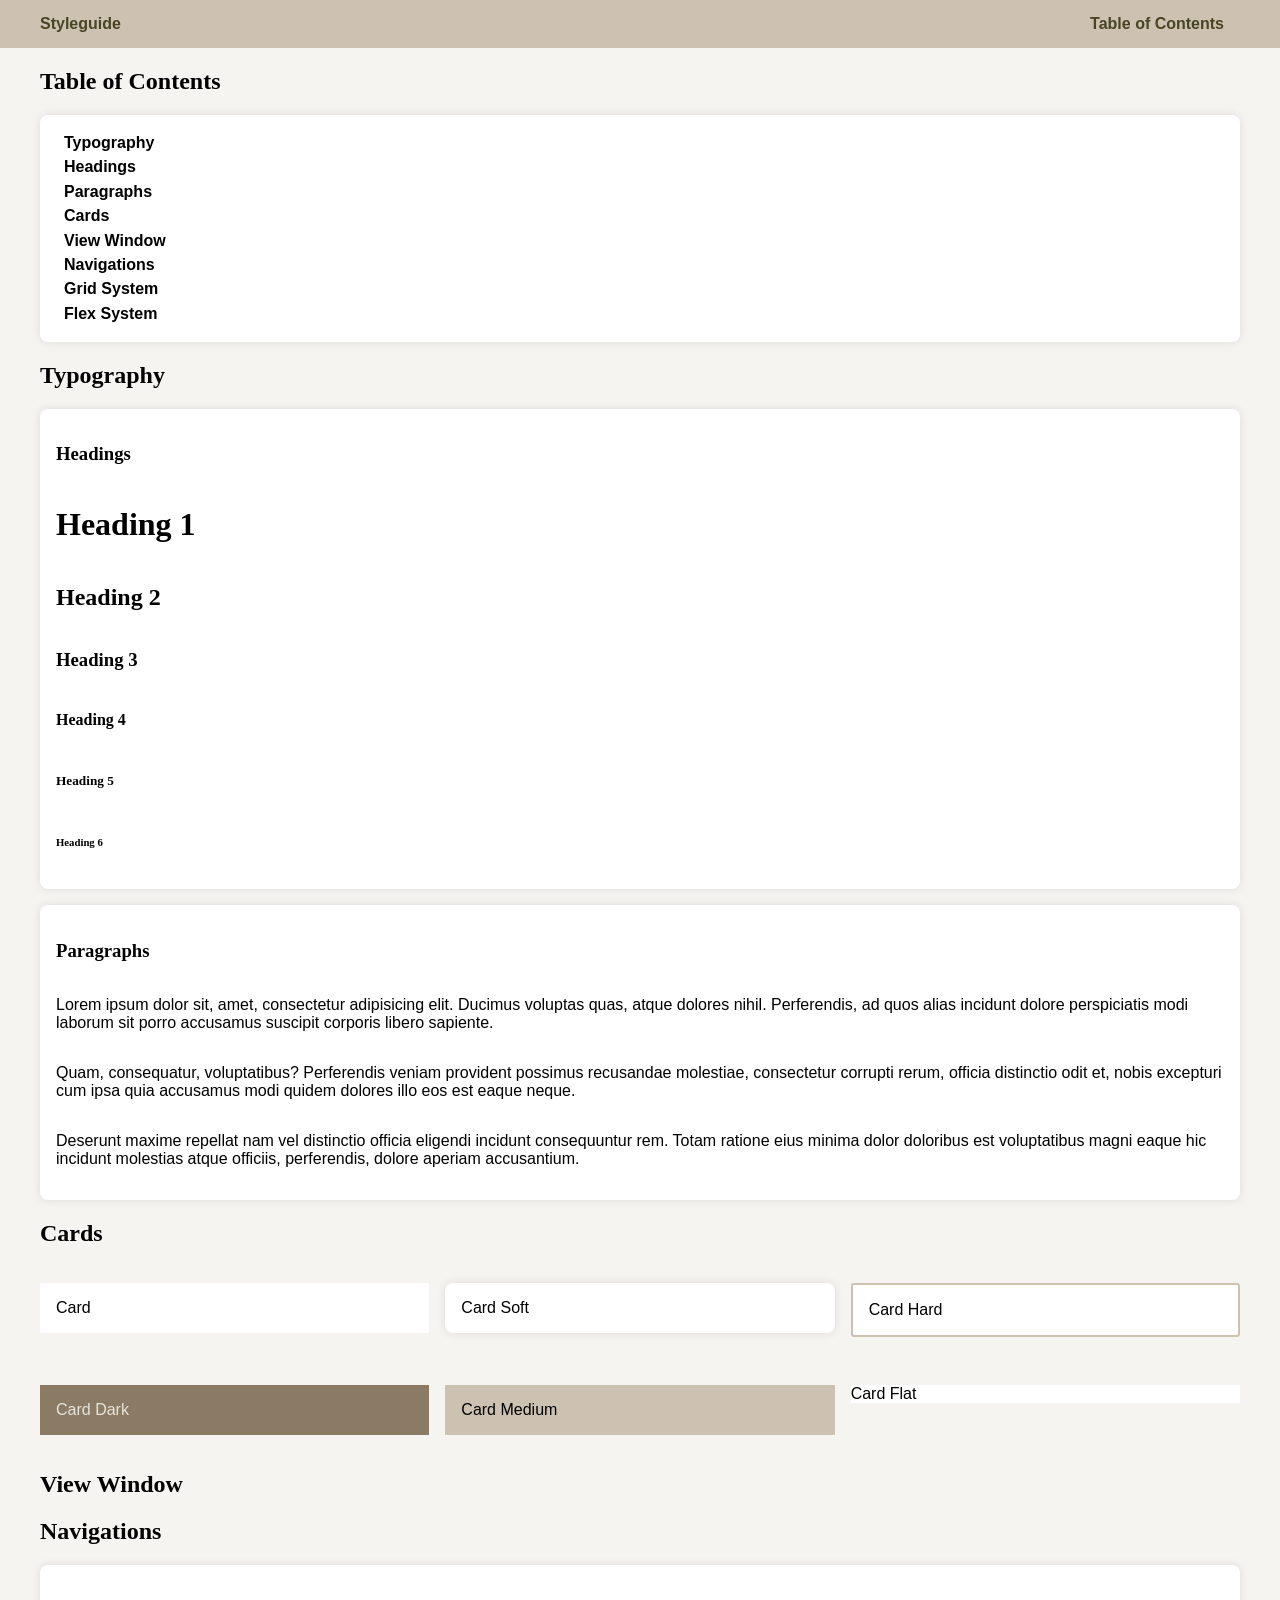
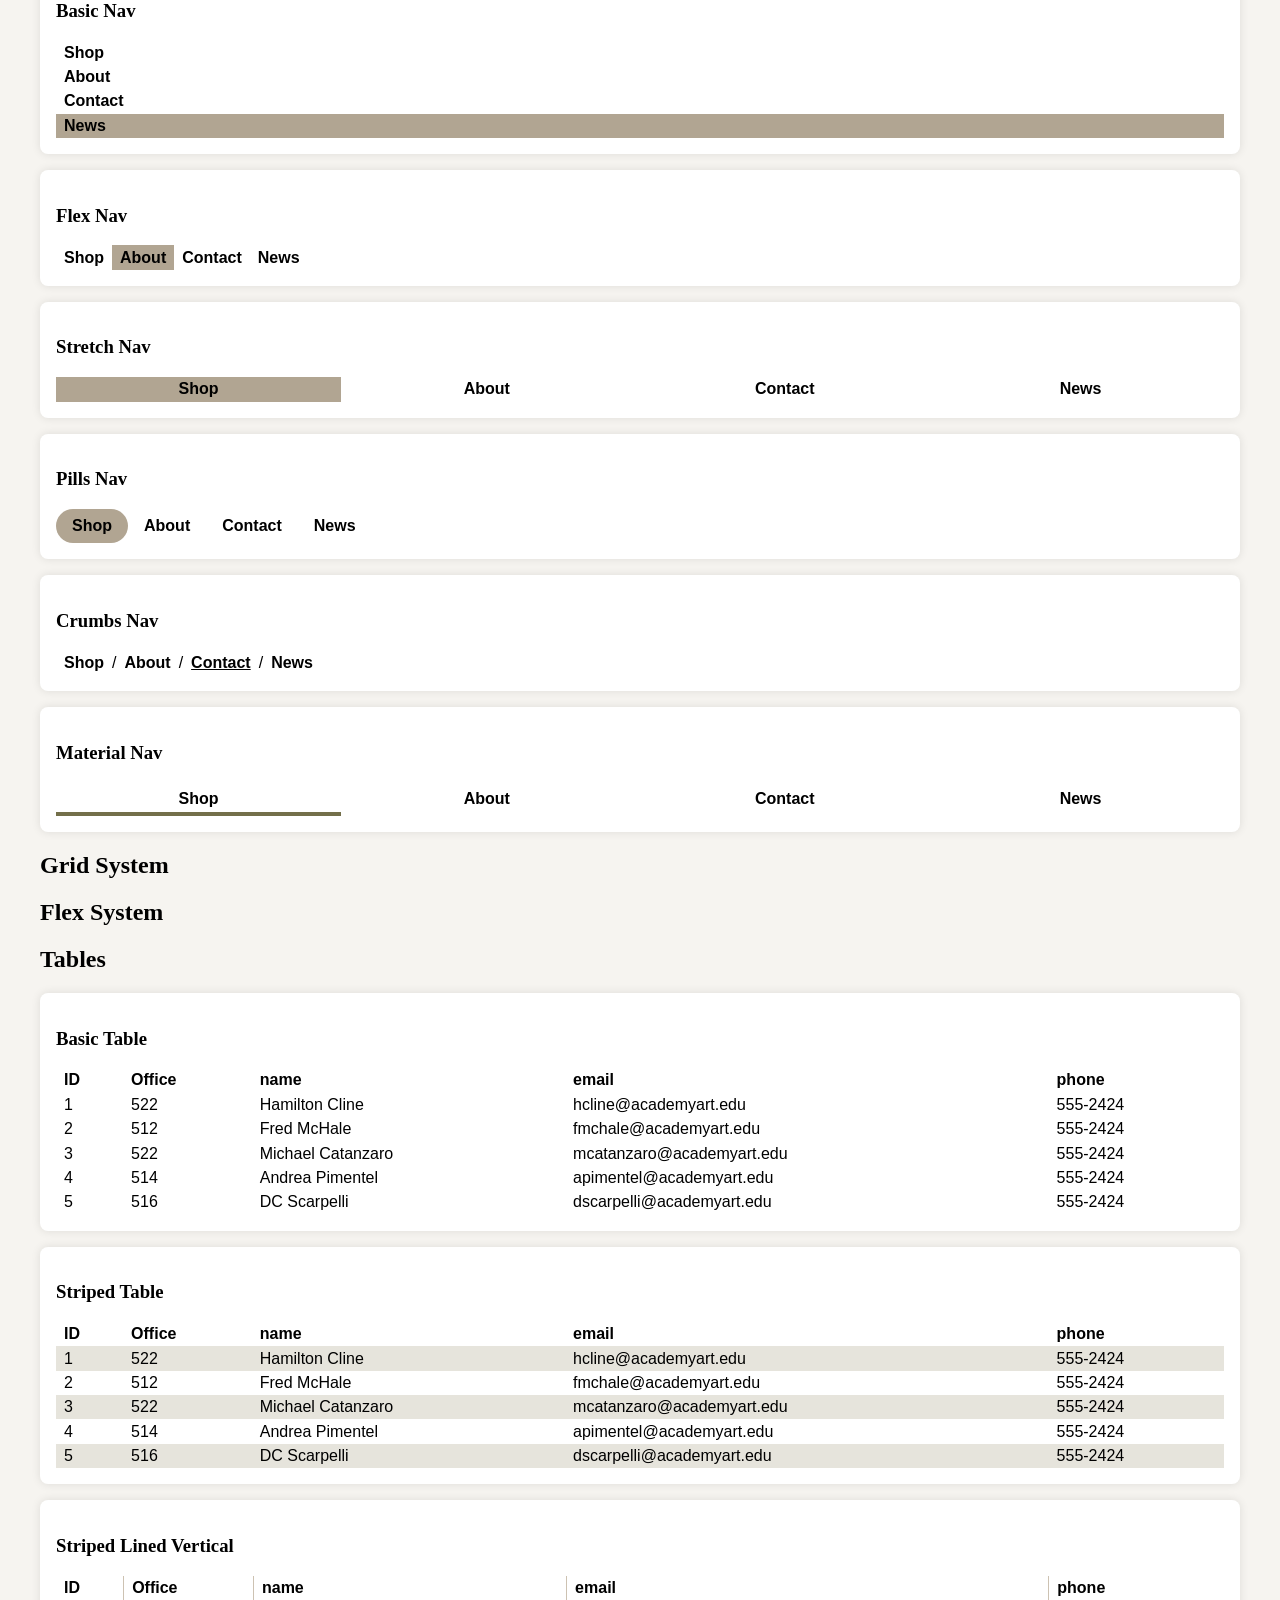
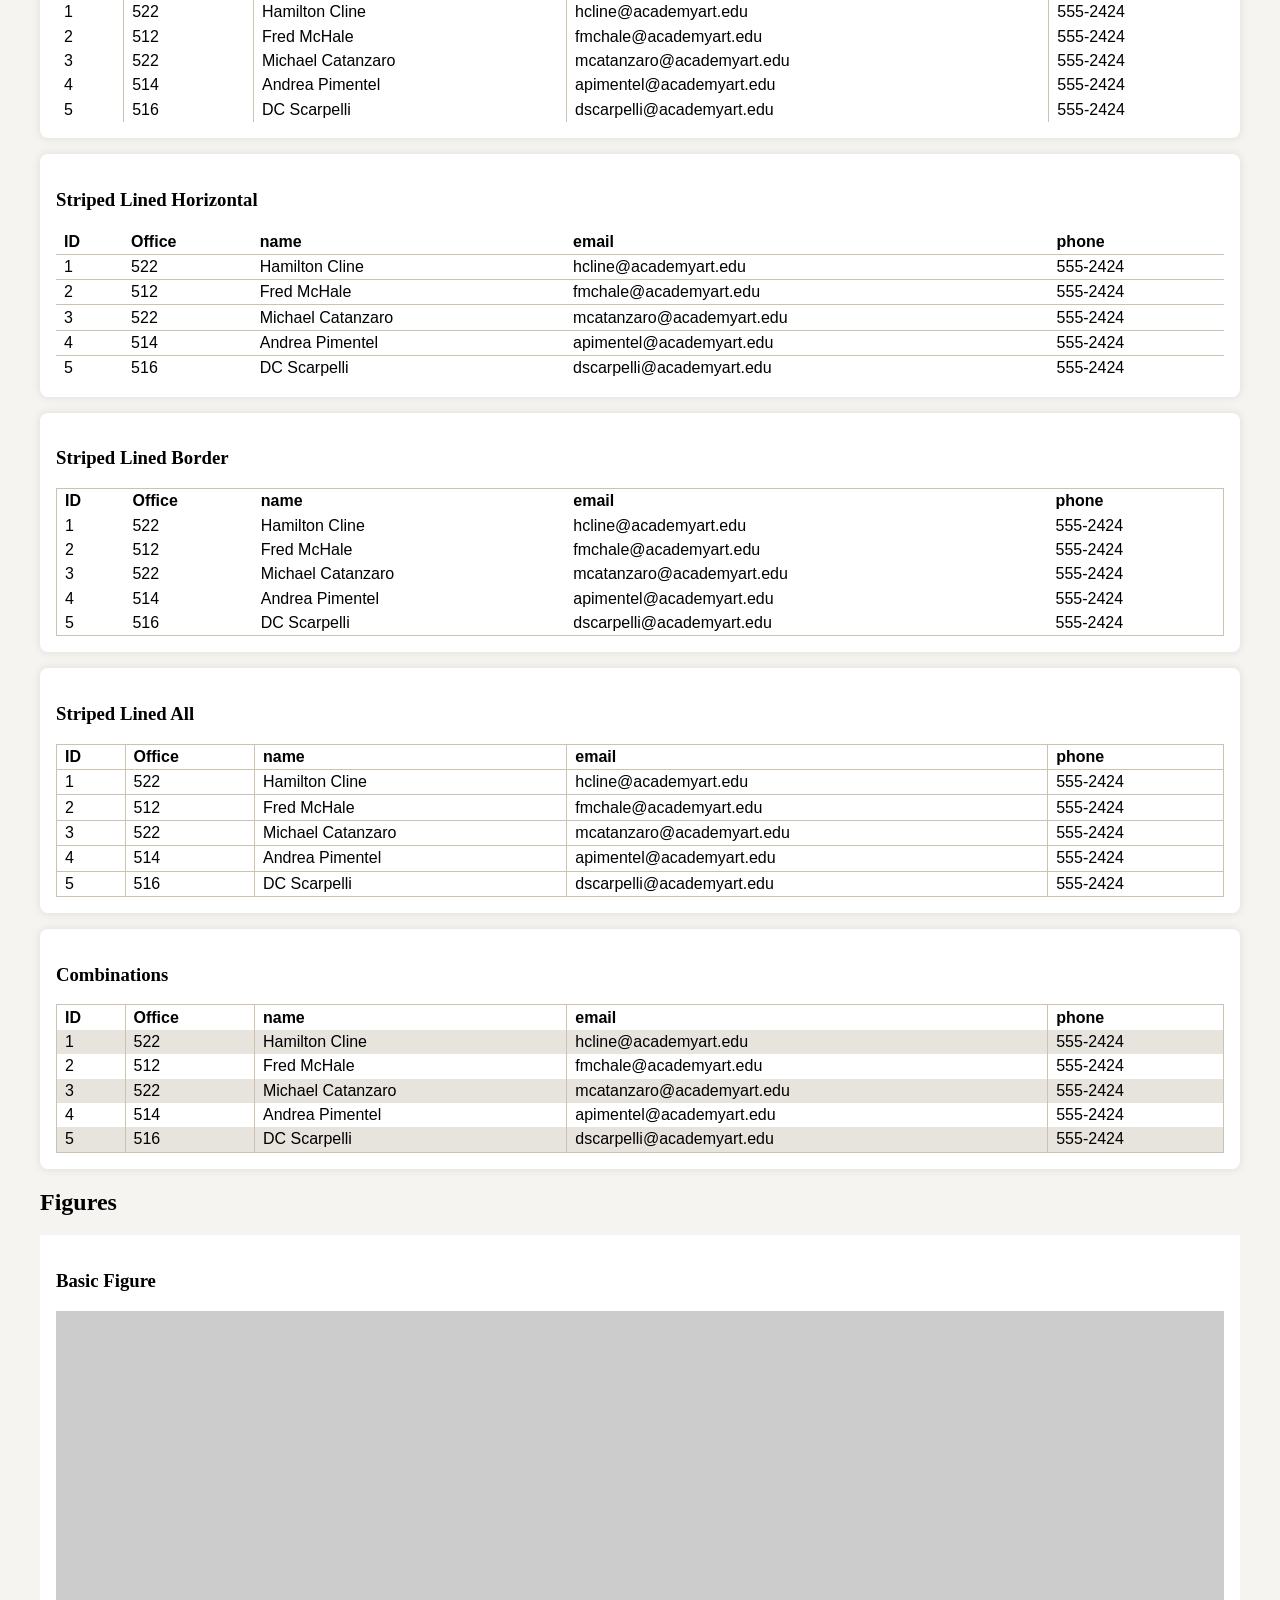
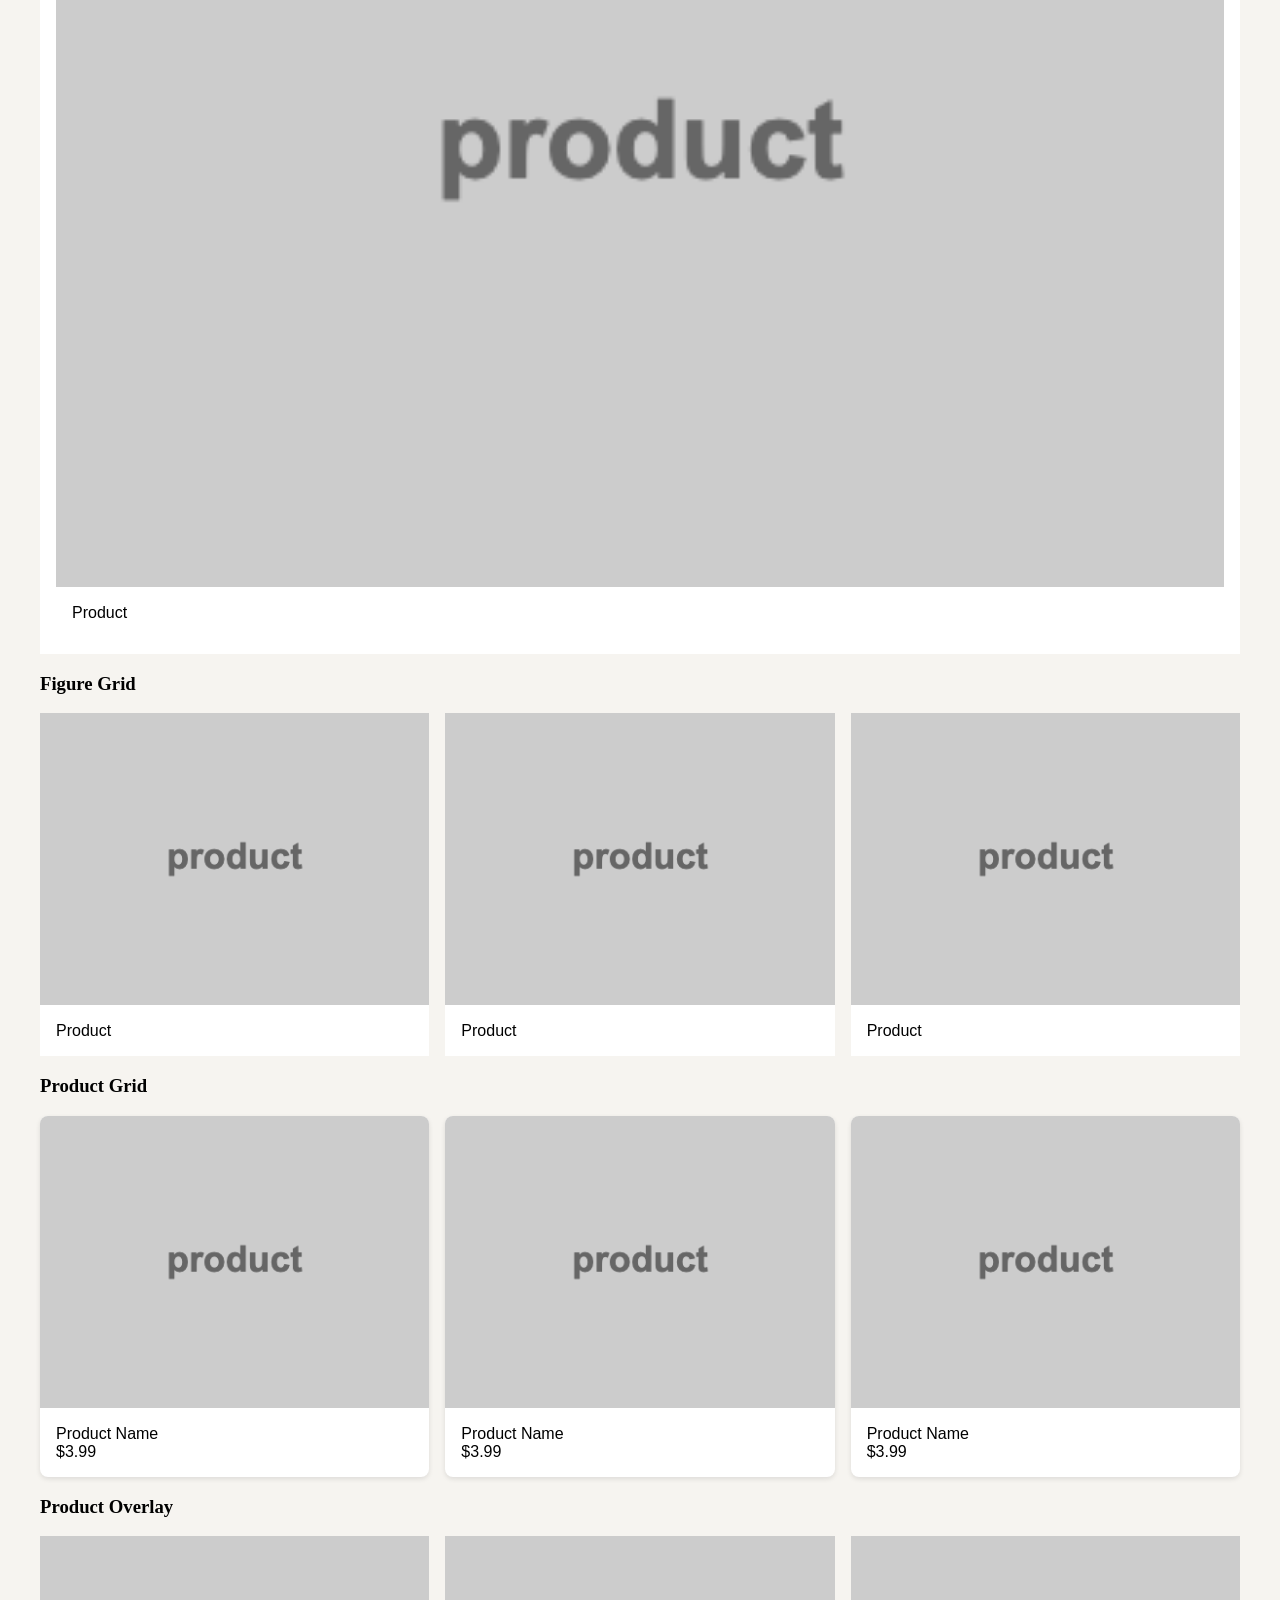
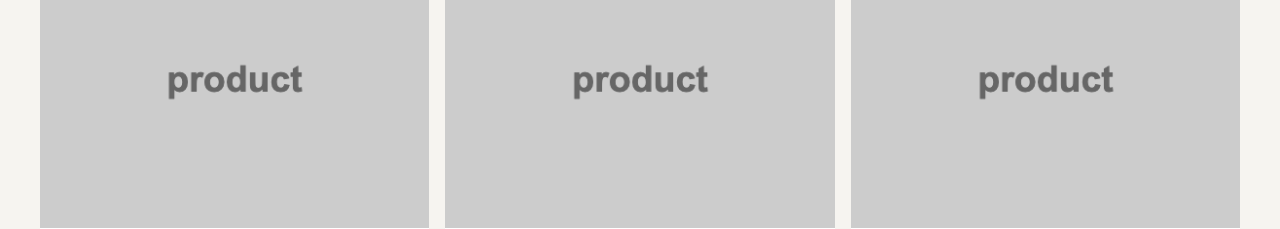
==== athenasite/public_html/aau/wnm608/chiu.athena/styleguide/index.html @ 52f3822c "update" ====
<!DOCTYPE html>
<html lang="en">
<head>
	<meta charset="UTF-8">
	<meta name="viewport" content="width=device-width, initial-scale=1.0">
	<title>CSS Styleguide</title>


	<link rel="stylesheet" href="../lib/css/styleguide.css">
	<link rel="stylesheet" href="../css/storetheme.css">

	<script src="https://code.jquery.com/jquery-3.2.1.min.js"></script>
</head>
<body>

	<header class="navbar">
		<div class="container display-flex">
			<div class="flex-none">
				<h1>Styleguide</h1>
			</div>
			<div class="flex-stretch"></div>

			<nav class="flex-none nav">
				<ul class="container display-flex">
					<li><a href="#tableofcontents">Table of Contents</a></li>
				</ul>
			</nav>
		</div>
	</header>

	<div class="container" id="tableofcontents">
		<h2>Table of Contents</h2>
		<div class="card soft">
			<nav class="nav">
				<ul>
					<li><a href="#typography">Typography</a></li>
					<ul>
						<li><a href="#headings">Headings</a></li>
						<li><a href="#paragraphs">Paragraphs</a></li>
					</ul>
					<li><a href="#cards">Cards</a></li>
					<li><a href="#viewwindow">View Window</a></li>
					<li><a href="#navigations">Navigations</a></li>
					<li><a href="#gridsystem">Grid System</a></li>
					<li><a href="#flexsystem">Flex System</a></li>
				</ul>
			</nav>
		</div>
	</div>

	<div class="container" id="typography">
		<h2>Typography</h2>

		<div class="card soft" id="headings">
			<h3>Headings</h3>
			<h1>Heading 1</h1>
			<h2>Heading 2</h2>
			<h3>Heading 3</h3>
			<h4>Heading 4</h4>
			<h5>Heading 5</h5>
			<h6>Heading 6</h6>
		</div>
		
		<div class="card soft" id="paragraphs">
			<h3>Paragraphs</h3>
			<p>Lorem ipsum dolor sit, amet, consectetur adipisicing elit. Ducimus voluptas quas, atque dolores nihil. Perferendis, ad quos alias incidunt dolore perspiciatis modi laborum sit porro accusamus suscipit corporis libero sapiente.</p>
			<p>Quam, consequatur, voluptatibus? Perferendis veniam provident possimus recusandae molestiae, consectetur corrupti rerum, officia distinctio odit et, nobis excepturi cum ipsa quia accusamus modi quidem dolores illo eos est eaque neque.</p>
			<p>Deserunt maxime repellat nam vel distinctio officia eligendi incidunt consequuntur rem. Totam ratione eius minima dolor doloribus est voluptatibus magni eaque hic incidunt molestias atque officiis, perferendis, dolore aperiam accusantium.</p>
		</div>
	</div>



	<div class="container">
		<h2>Cards</h2>

		<div class="grid gap">
			<div class="col-xs-12 col-md-4">
				<div class="card">Card</div>
			</div>
			<div class="col-xs-12 col-md-4">
				<div class="card soft">Card Soft</div>
			</div>
			<div class="col-xs-12 col-md-4">
				<div class="card hard">Card Hard</div>
			</div>
			<div class="col-xs-12 col-md-4">
				<div class="card dark">Card Dark</div>
			</div>
			<div class="col-xs-12 col-md-4">
				<div class="card medium">Card Medium</div>
			</div>
			<div class="col-xs-12 col-md-4">
				<div class="card flat">Card Flat</div>
			</div>
		</div>
	</div>



	<div class="container">
		<h2>View Window</h2>
	</div>

	<div class="container" id="navigations">
		<h2>Navigations</h2>

			<script>
		const makeNav = (classes='') => {
			const links = ['Shop','About','Contact','News'];
			let ran = Math.floor(Math.random()*links.length); 
			document.write(`
				<div>
					<nav class="${classes}">
						<ul>
							${links.reduce((r,o,i)=>{
								return r+`<li class="${ran==i?'active':''}"><a href="#">${o}</a></li>`;
							},'')}
						</ul>
					</nav>
				</div>
			`);
		}
	</script>

		<div class="card soft">
			<h3>Basic Nav</h3>

			<script>makeNav('nav')</script>
	</div>

	<div class="card soft">
			<h3>Flex Nav</h3>

			<script>makeNav('nav nav-flex')</script>
	</div>

	<div class="card soft">
			<h3>Stretch Nav</h3>

			<script>makeNav('nav nav-stretch')</script>
	</div>


	<div class="card soft">
			<h3>Pills Nav</h3>

			<script>makeNav('nav nav-pills')</script>
	</div>

	<div class="card soft">
			<h3>Crumbs Nav</h3>

			<script>makeNav('nav nav-crumbs')</script>
	</div>

	<div class="card soft">
			<h3>Material Nav</h3>

			<script>makeNav('nav nav-material')</script>
	</div>

	<script>
		$("#navigations a").on("click", function(e) {
			e.preventDefault();
			$(this).closest("li").addClass("active")
			.siblings().removeClass("active");
		})
	</script>
</div>

	<div class="container">
		<h2>Grid System</h2>
	</div>

	<div class="container">
		<h2>Flex System</h2>
	</div>

	<script>
	const makeTable = (classes='') => {
		const head = ['ID','Office','name','email','phone'];
		const body = [
			['522',"Hamilton Cline", 'hcline@academyart.edu','555-2424'],
			['512',"Fred McHale", 'fmchale@academyart.edu','555-2424'],
			['522',"Michael Catanzaro", 'mcatanzaro@academyart.edu','555-2424'],
			['514',"Andrea Pimentel", 'apimentel@academyart.edu','555-2424'],
			['516',"DC Scarpelli", 'dscarpelli@academyart.edu','555-2424'],			
		];

		// let ran = Math.floor(Math.random()*iinks.length);	
		document.write(`
			<table class="${classes}">
			<thead><tr>${head.reduce((r,o)=>r+`<th>${o}</th>`,'')}</tr></thead>
			<tbody>${body.reduce((r,o,i)=>r+
				`<tr>${
					[i+1,...o].reduce((r,o)=>r+`<td>${o}</td>`,'')
				}</tr>`,'')
			}</tbody>
		</table>
		`);
	}
	</script>

	<div class="container">
		<h2>Tables</h2>

		<div class="card soft">
			<h3>Basic Table</h3>
			<script>makeTable("table")</script>
		</div>

		<div class="card soft">
			<h3>Striped Table</h3>
			
			<script>makeTable("table striped")</script>
		</div>

		<div class="card soft">
			<h3>Striped Lined Vertical</h3>
			
			<script>makeTable("table lined vertical")</script>
		</div>

		<div class="card soft">
			<h3>Striped Lined Horizontal</h3>
			
			<script>makeTable("table lined horizontal")</script>
		</div>

		<div class="card soft">
			<h3>Striped Lined Border</h3>
			
			<script>makeTable("table lined border")</script>
		</div>

		<div class="card soft">
			<h3>Striped Lined All</h3>
			
			<script>makeTable("table lined all")</script>
		</div>

		<div class="card soft">
			<h3>Combinations</h3>
			
			<script>makeTable("table lined vertical border striped")</script>
		</div>


		<h2 id="figures">Figures</h2>

		<div class="card">
			<h3>Basic Figure</h3>

			<figure class="figure">
				<img src="../img/placeholder.png" alt="Product placeholder">
				<figcaption>Product</figcaption>
			</figure>
		</div>


		<h3>Figure Grid</h3>
		<div class="grid gap">
			<div class="col-xs-12 col-md-4">
				<figure class="figure">
					<img src="../img/placeholder.png" alt="Product placeholder">
					<figcaption>Product</figcaption>
				</figure>
			</div>
			<div class="col-xs-12 col-md-4">
				<figure class="figure">
					<img src="../img/placeholder.png" alt="Product placeholder">
					<figcaption>Product</figcaption>
				</figure>
			</div>
			<div class="col-xs-12 col-md-4">
				<figure class="figure">
					<img src="../img/placeholder.png" alt="Product placeholder">
					<figcaption>Product</figcaption>
				</figure>
			</div>
			
		</div>

		<h3>Product Grid</h3>
		<div class="grid gap">
			<div class="col-xs-12 col-md-4">
				<figure class="figure product">
					<img src="../img/placeholder.png" alt="Product placeholder">
					<figcaption>
						<div>Product Name</div>
						<div>$3.99</div>
					</figcaption>
				</figure>
			</div>
			<div class="col-xs-12 col-md-4">
				<figure class="figure product">
					<img src="../img/placeholder.png" alt="Product placeholder">
					<figcaption>
						<div>Product Name</div>
						<div>$3.99</div>
					</figcaption>
				</figure>
			</div>
			<div class="col-xs-12 col-md-4">
				<figure class="figure product">
					<img src="../img/placeholder.png" alt="Product placeholder">
					<figcaption>
						<div>Product Name</div>
						<div>$3.99</div>
					</figcaption>
				</figure>
			</div>
			
		</div>

		<h3>Product Overlay</h3>

		<div class="grid gap">
			<div class="col-xs-12 col-md-4">
				<figure class="figure product-overlay">
					<img src="../img/placeholder.png" alt="Product placeholder">
					<figcaption>
						<div class="caption-body">
							<div>Product Name</div>
							<div>$3.99</div>
						</div>
					</figcaption>
				</figure>
			</div>
		
			<div class="col-xs-12 col-md-4">
				<figure class="figure product-overlay">
					<img src="../img/placeholder.png" alt="Product placeholder">
					<figcaption>
						<div class="caption-body">
							<div>Product Name</div>
							<div>$3.99</div>
						</div>
					</figcaption>
				</figure>
			</div>
		
			<div class="col-xs-12 col-md-4">
				<figure class="figure product-overlay">
					<img src="../img/placeholder.png" alt="Product placeholder">
					<figcaption>
						<div class="caption-body">
							<div>Product Name</div>
							<div>$3.99</div>
						</div>
					</figcaption>
				</figure>
			</div>
		</div>
	</div>


	</div>


	
</body>
</html>
---- athenasite/public_html/aau/wnm608/chiu.athena/lib/css/styleguide.css ----
/* CSS RESET */


*, *::after, *::before {
	box-sizing: border-box;
}

:root {
	--color-neutral-light:#e6e4dc;
	--color-neutral-medium:#cdc2b2;
	--color-neutral-dark:#8b7b64;

	--color-main-light:#b1a592;
	--color-main-medium:#736f4a;
	--color-main-dark:#484424;

	--color-black:#221f16;
	--color-white:#ffffff;
	--color-gray:#736f68;

	--header-height:3rem;
	--spacing:1rem;


	--font-serif: Georgia, "Times New Roman", serif;
	--font-sans: Helvetica, Arial, sans-serif;
}

body {
	margin:0;
	font-size:100%;
	font-family:var(--font-sans);
}

h1,
h2,
h3,
h4,
h5,
h6 {
	font-family:var(--font-serif);
}

a {
	color:inherit;
	font-weight:bold;
	text-decoration:none;
}
a:hover {
	text-decoration: underline;
}




/* LAYOUT CLASSES */
.container {
	max-width:1200px;
	margin-right: auto;
	margin-left: auto;
}



.display-flex { display:flex; }
.display-inline-flex { display:inline-flex; }
.display-block { display:block; }
.display-inline-block { display:inline-block; }


.flex-stretch { flex: 1 1 auto;}
.flex-none { flex: none;}


.flex-align-center { align-items:center; }
.flex-justify-center { justify-content:center; }

/* GRID SYSTEM */

.grid {
    display: grid;
    grid-template-columns: repeat(12, 1fr);
}

.grid.gap {
    gap: 1em;
}

.col-xs-12 {
    grid-column: span 12;
}

.col-md-4 {
    grid-column: span 4;
}


/* COMPONENT CLASSES */

.nav ul {
	list-style-type:none;
	margin-top: 0;
	margin-bottom: 0;
	padding-left: 0;
}

.nav a {
	display:block;
	padding: 0.2em 0.5em;
}

.nav a:hover {
	background-color: var(--color-main-medium);
	color: var(--color-white);
	text-decoration:none;
}

.nav .active a {
	background-color: var(--color-main-light);
	color: inherit;
}

.nav-material ul,
.nav-crumbs ul,
.nav-pills ul,
.nav-stretch ul,
.nav-flex ul {
	display: flex;
}

.nav-material li,
.nav-stretch li {
	flex: 1 1 auto;
	text-align: center;
}

.nav-pills a {
	border-radius: 2em;
	padding: 0.5em 1em;
}

.nav-crumbs a {
	display: inline-block;
}

.nav-crumbs .active a,
.nav-crumbs a:hover {
	background-color: transparent;
	color: inherit;
	text-decoration: underline;
}

.nav-crumbs li:not(:first-child)::before {
	content: '/';
}

.nav-material a {
	padding: 0.5em 1em;
	position: relative;
}

.nav-material .active a {
	background-color: transparent;
	color: inherit;
}

.nav-material a:hover {
	background-color:var(--color-neutral-light);
	color: inherit;
}

.nav-material a::after {
	content: '';
	position: absolute;
	bottom: 0;
	left: 0;
	width: 100%;
	height: 0;
	background-color: var(--color-main-medium);
	transition: all 0.3s;
}

.nav-material .active a::after {
	height: 4px;
}

.navbar {
	background-color:var(--color-neutral-medium);
	color:var(--color-main-dark);
	line-height:var(--header-height) ;
}

.navbar h1 {
	font-size:1em;
	margin:0;
	font-family:var(--font-sans) ;
}

.navbar a {
	padding:0 1em;
}

/* CARD */

.home-product {
    background-color: #f6f4f0;
    margin-top: 24px;
    margin-bottom: 1em;
    margin-left: 12px;
    margin-right: 12px;
    padding: 0;

    overflow: hidden;
    position: relative;
    display: flex;
    flex-direction: column;

    flex: 1 1 200px;
    max-width: 260px;
    box-sizing: border-box;
}

.home-product img {
    width: 100%;
    aspect-ratio: 3 / 4;
    object-fit: cover;
    display: block;
}

.product-info {
    padding: 1em;
}


.card {
	background-color:var(--color-white);
	margin-top: 1em;
	margin-bottom: 1em;
	padding: 1em;

	overflow: hidden;
	position: relative;
	display: flex;
	flex-direction: column;
}


.card.soft {
	border-radius: 0.5em;
	box-shadow: 0 0 10px rgba(0, 0, 0, 0.1);
}

.card.hard {
	border-radius: 0.2em;
	border: 2px solid var(--color-neutral-medium);
}

.card.dark {
	background-color:var(--color-neutral-dark) ;
	color:var(--color-neutral-light) ;
}

.card.medium {
	background-color:var(--color-neutral-medium) ;
}

.card.flat {
	padding: 0;
}



.view-window {
	height: 100vh;
	position: relative;
	overflow: hidden;
	background-size: cover;
	background-position: center;
	background-attachment: fixed;
}

/*TABLES*/

.table {
	width: 100%;
	border-collapse: collapse;
}

.table th,
.table td {
	text-align: left;
	padding: 0.2em 0.5em;
}

.table.striped tbody tr:nth-child(odd) {
	background-color: var(--color-neutral-light);
}

.table.lined.all th:not(:first-child),
.table.lined.all td:not(:first-child),
.table.lined.vertical th:not(:first-child),
.table.lined.vertical td:not(:first-child) {
	border-left: 1px solid var(--color-neutral-medium);
}

.table.lined.horizontal tbody tr,
.table.lined.horizontal tbody tr {
	border-top: 1px solid var(--color-neutral-medium);
}

.table.lined.all tbody tr,
.table.lined.all tbody tr {
	border-top: 1px solid var(--color-neutral-medium);
}

.table.lined.all,
.table.lined.border {
	border: 1px solid var(--color-neutral-medium);
}

/*Figure*/
.figure {
	margin: 0;
	background-color: var(--color-white);
}
.figure img {
	width: 100%;
	vertical-align: text-bottom;
}
.figure figcaption {
	padding: 1em;
}
---- athenasite/public_html/aau/wnm608/chiu.athena/css/storetheme.css ----
:root {
	--color-offwhite: #f6f4f0;

	--color-main-light:#b1a592;
	--color-main-medium:#736f4a;
	--color-main-dark:#484424;
}

body {
	background-color:var(--color-offwhite) ;
}

.figure.product {
	border-radius: 0.5em;
	box-shadow: 0 2px 5px rgba(0,0,0,0.1);
	overflow: hidden;
}

.product-overlay {
	position: relative;
	overflow: hidden;
}
.product-overlay figcaption {
	position: absolute;
	top: 0;
	left: 0;
	width: 100%;
	height: 100%;
	background-color: rgba(0,0,0,0.5);
	opacity: 0;
	transition: all 0.3s;
	display: flex;
	align-items: center;
	justify-content: center;
}

.product-overlay:hover figcaption {
	opacity: 1;
}

.product-overlay .caption-body {
	background-color: white;
	border-radius: 0.5em;
	padding: 1em;
	transform: translateY(2em);
	transition: all 0.3s;
}

.product-overlay:hover .caption-body {
	transform: translateY(0);
}

.product-overlay img {
	transform: scale(1,1);
	transition: all 0.3s;
}

.product-overlay:hover img {
	transform: scale(1.4,1.4);
}

@media (max-width: 600px) {
	.product-overlay figcaption {
		position: relative;
		display: block;
		top: initial;
		left: initial;
		width: 100%;
		height: initial;
		opacity: 1;
		background-color: initial;
	}
	.product-overlay .caption-body {
		transform: none;
		padding: 0;
	}
}
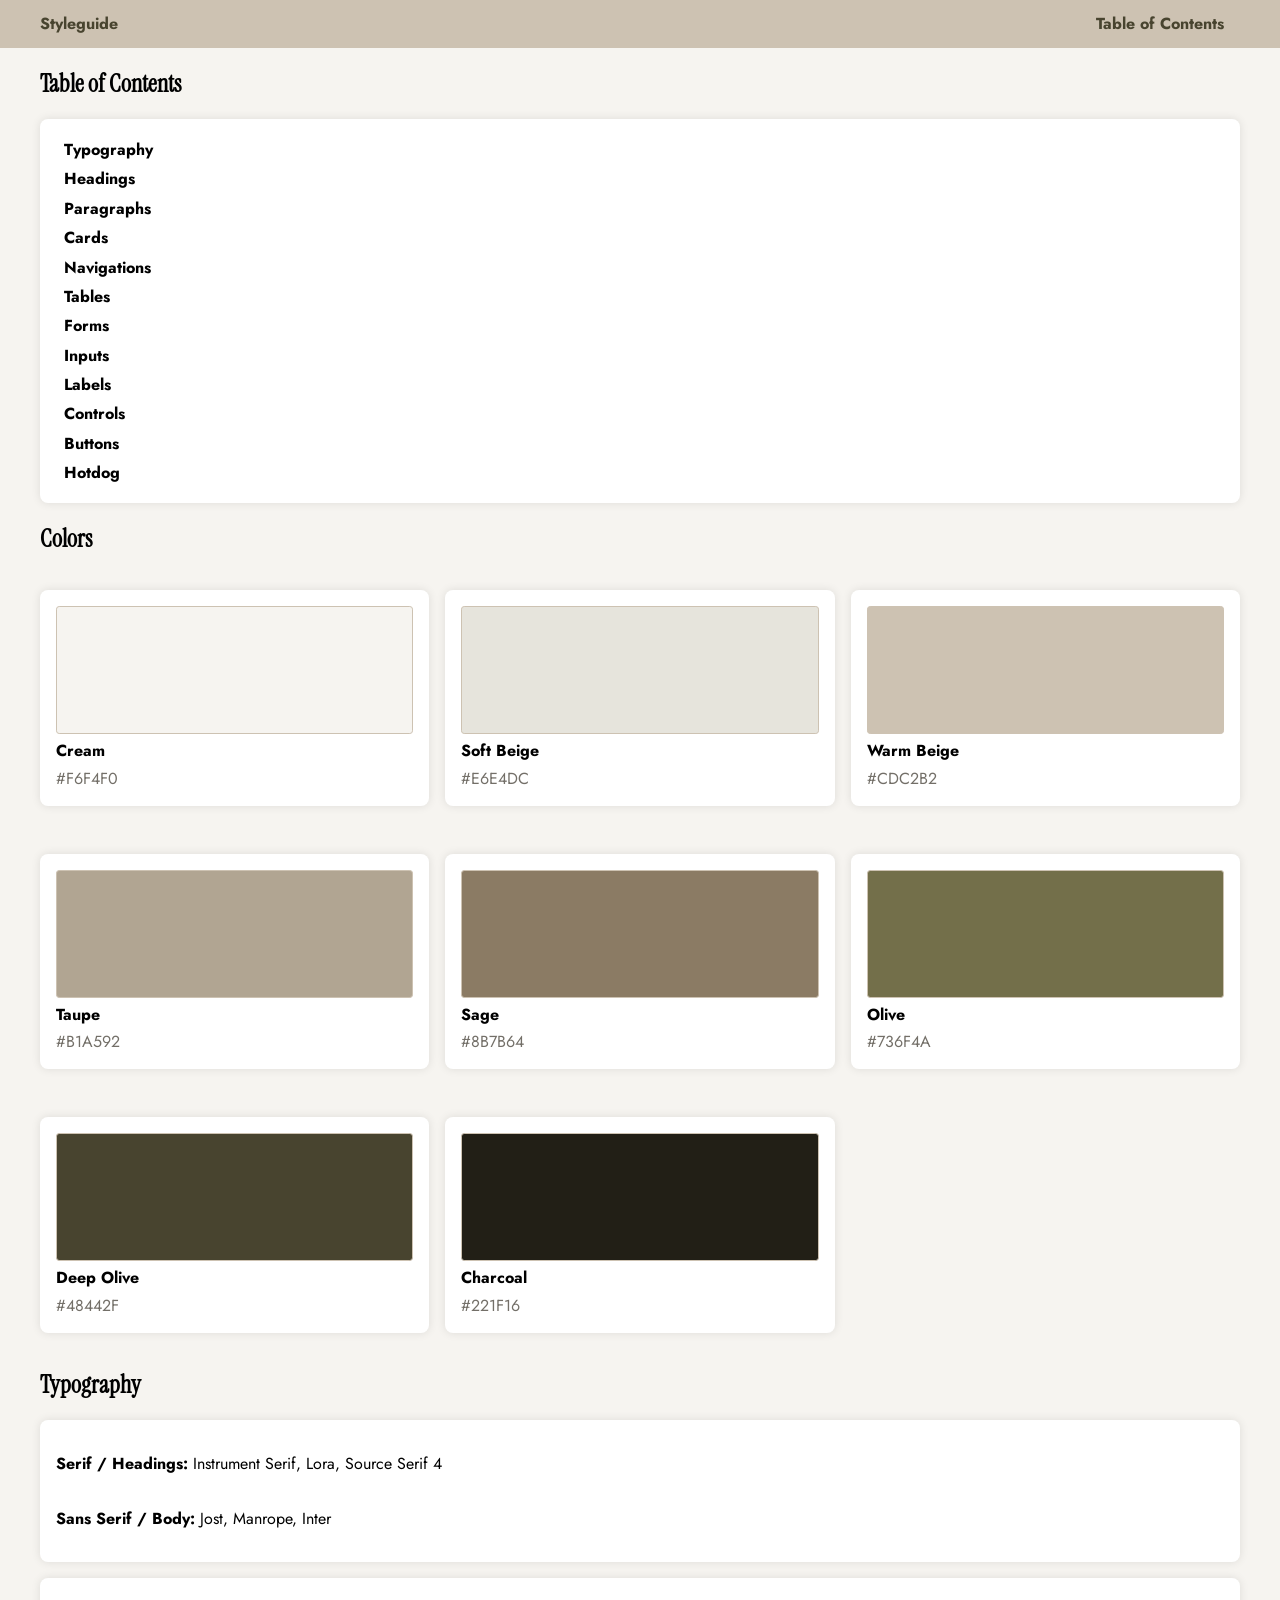
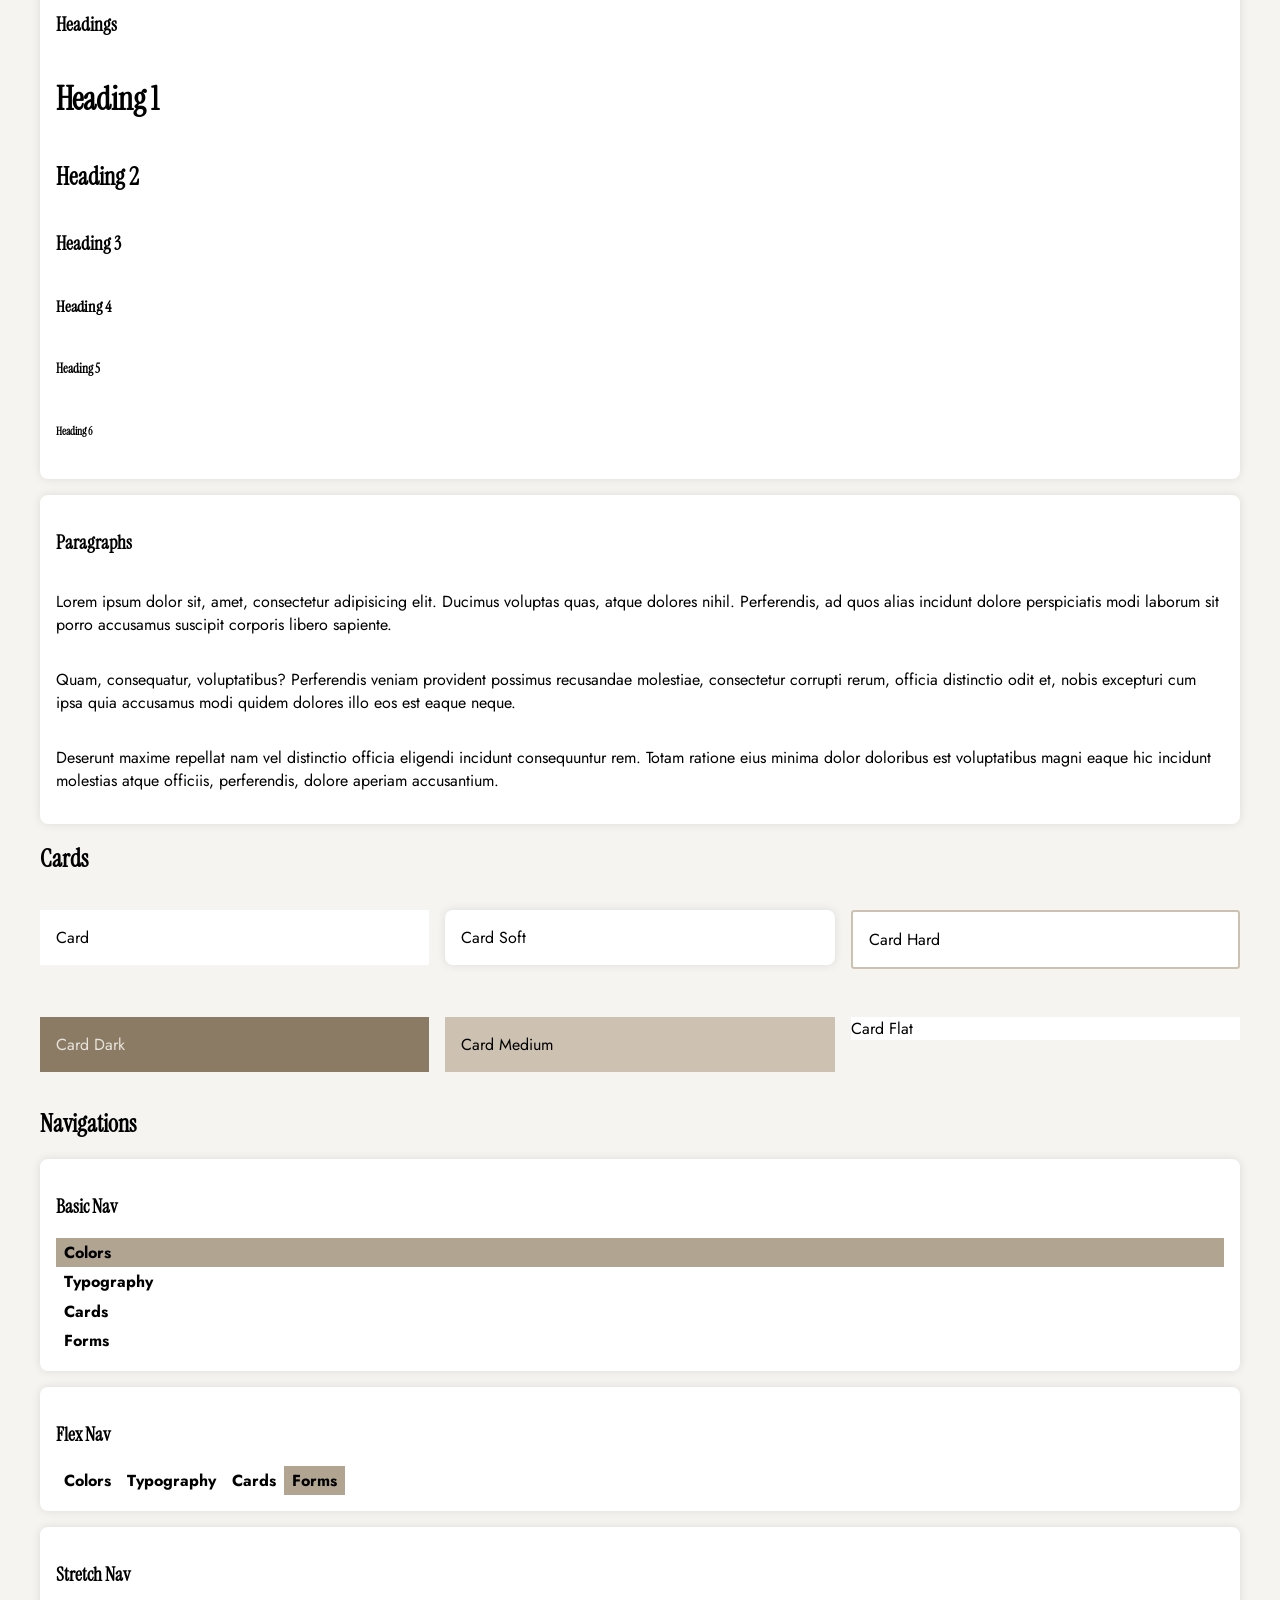
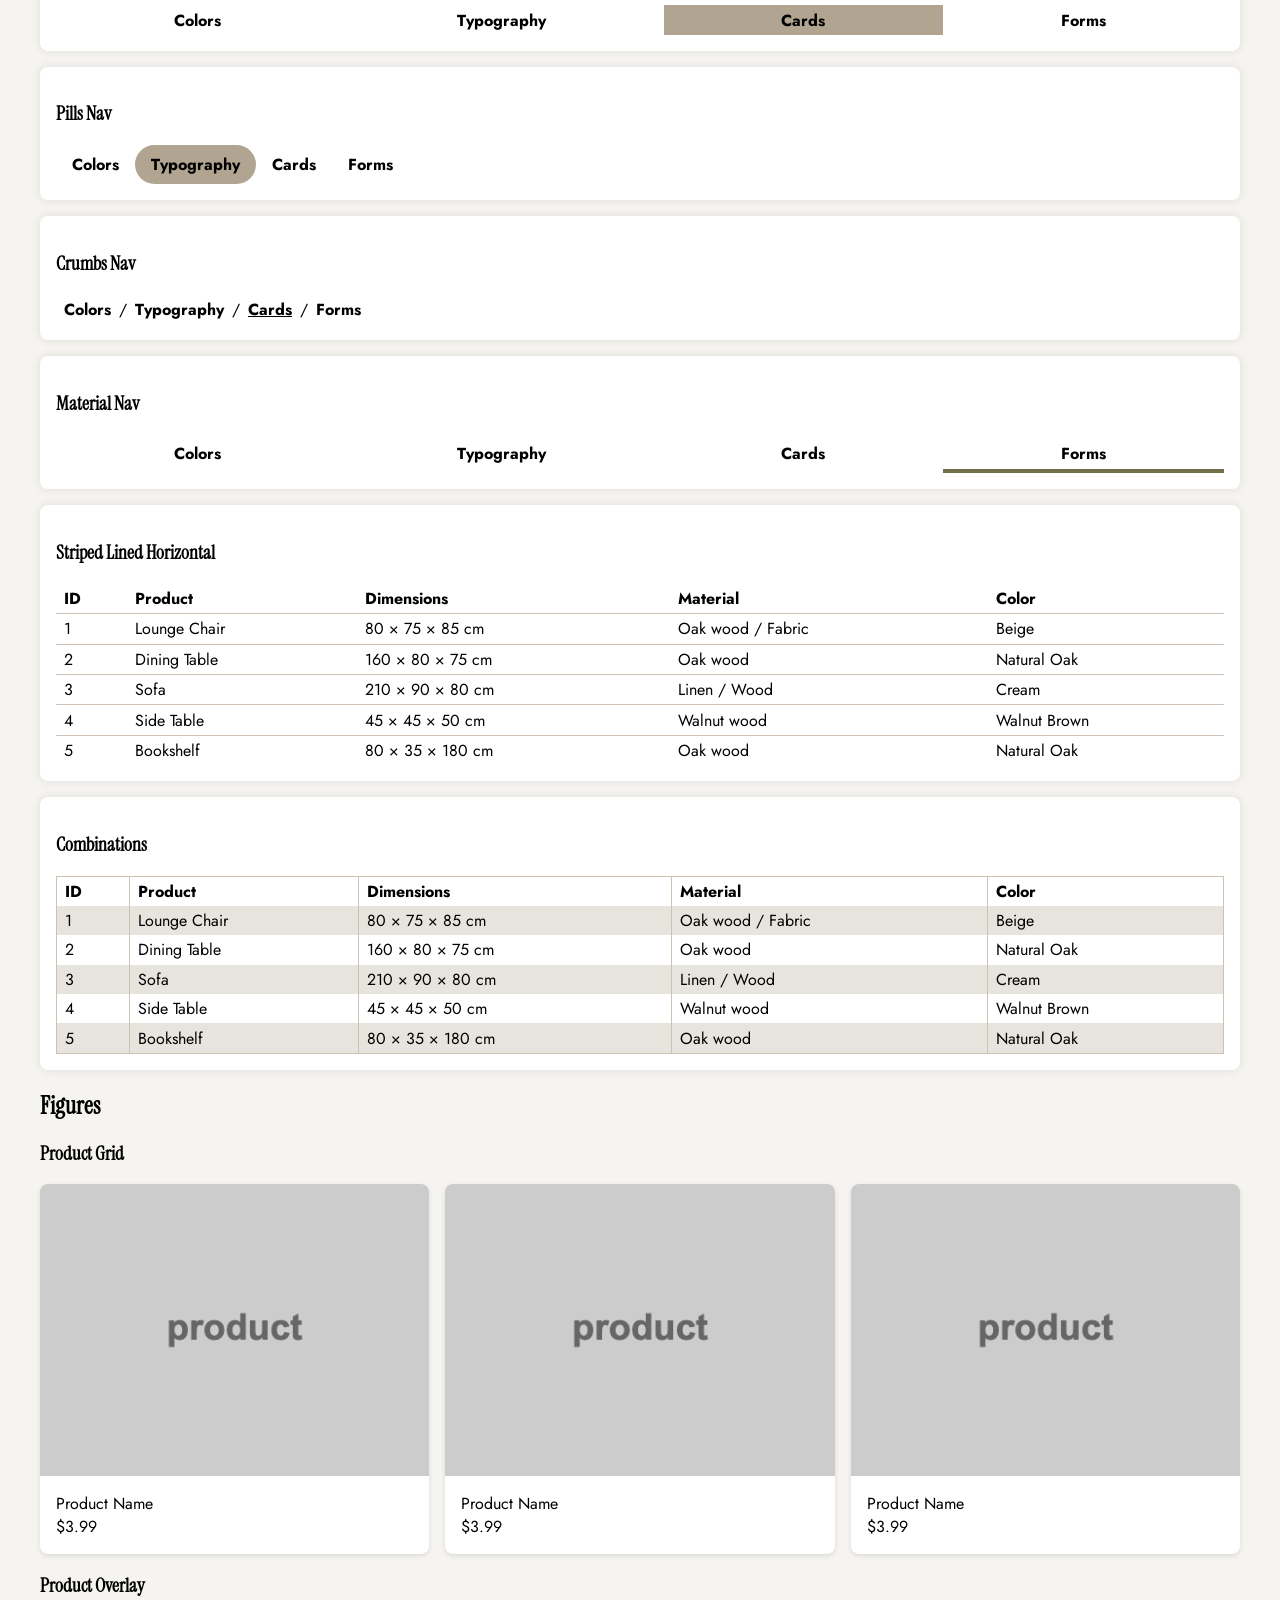
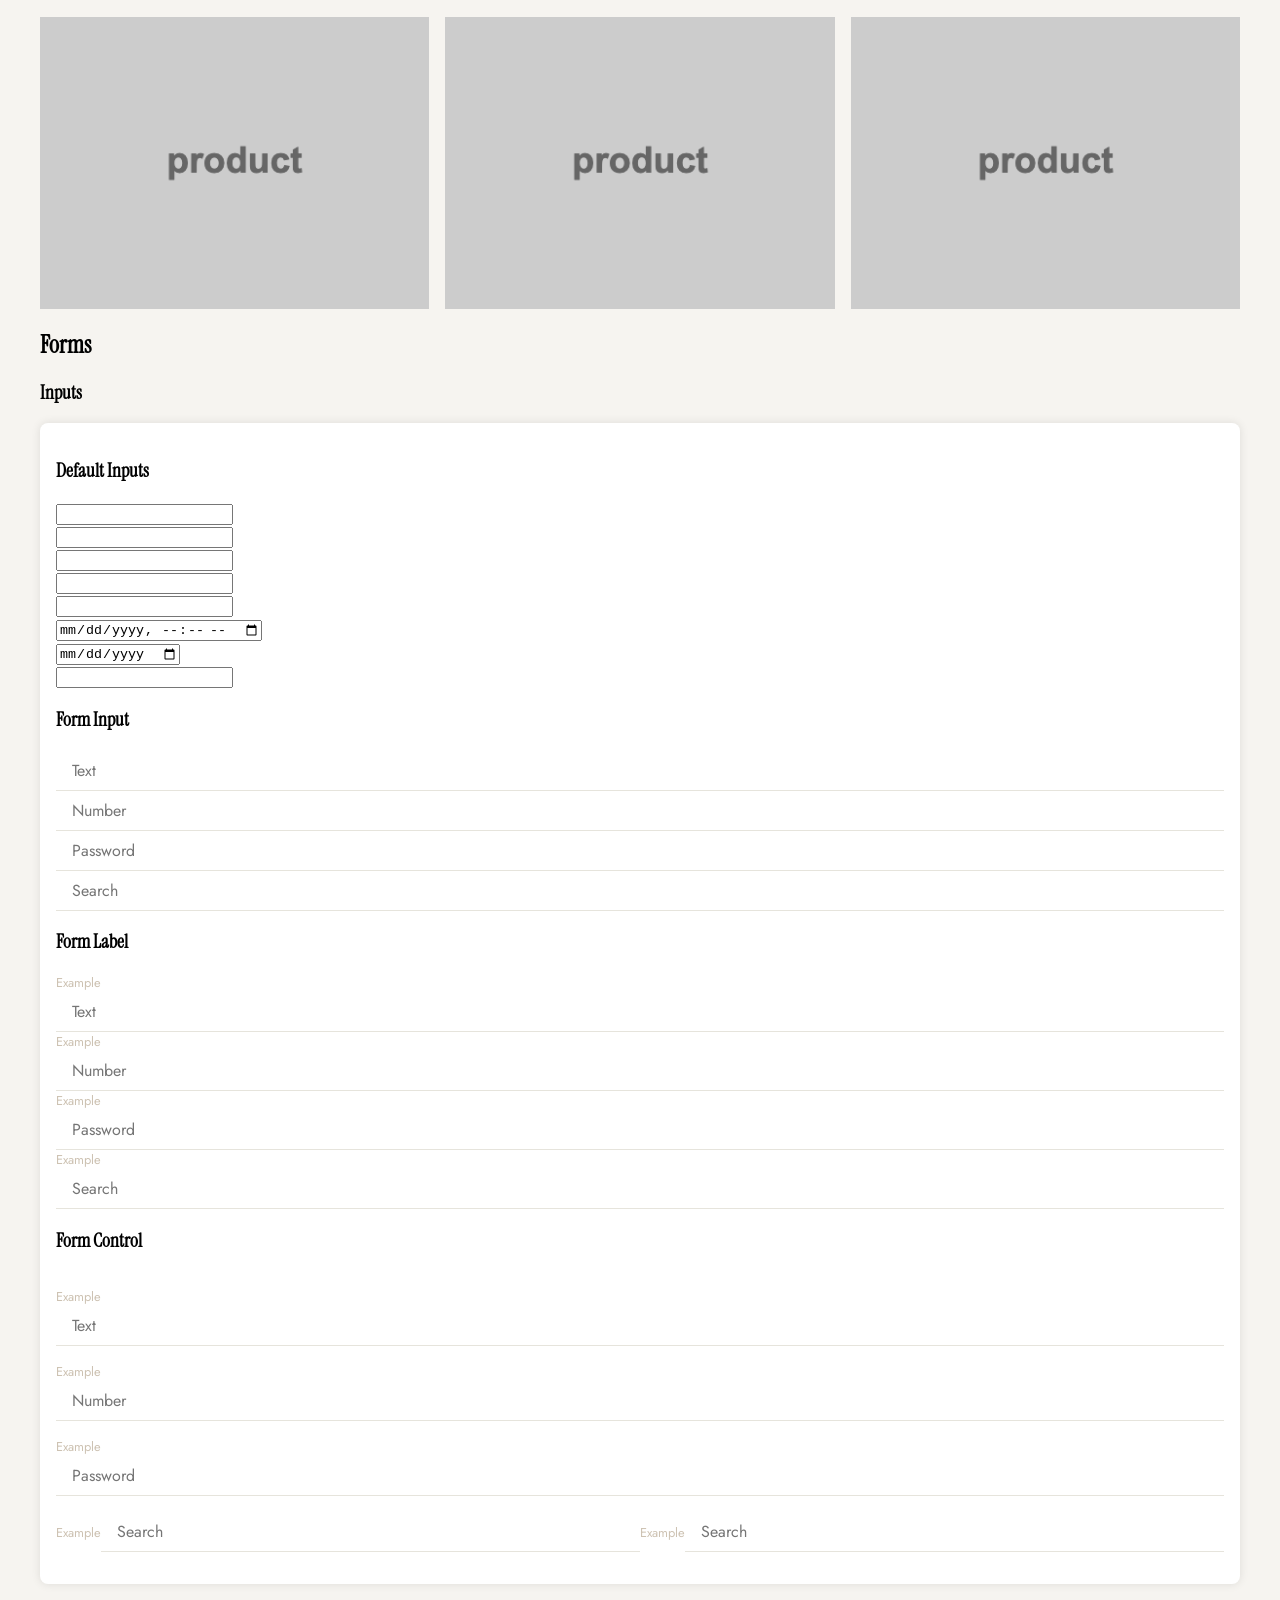
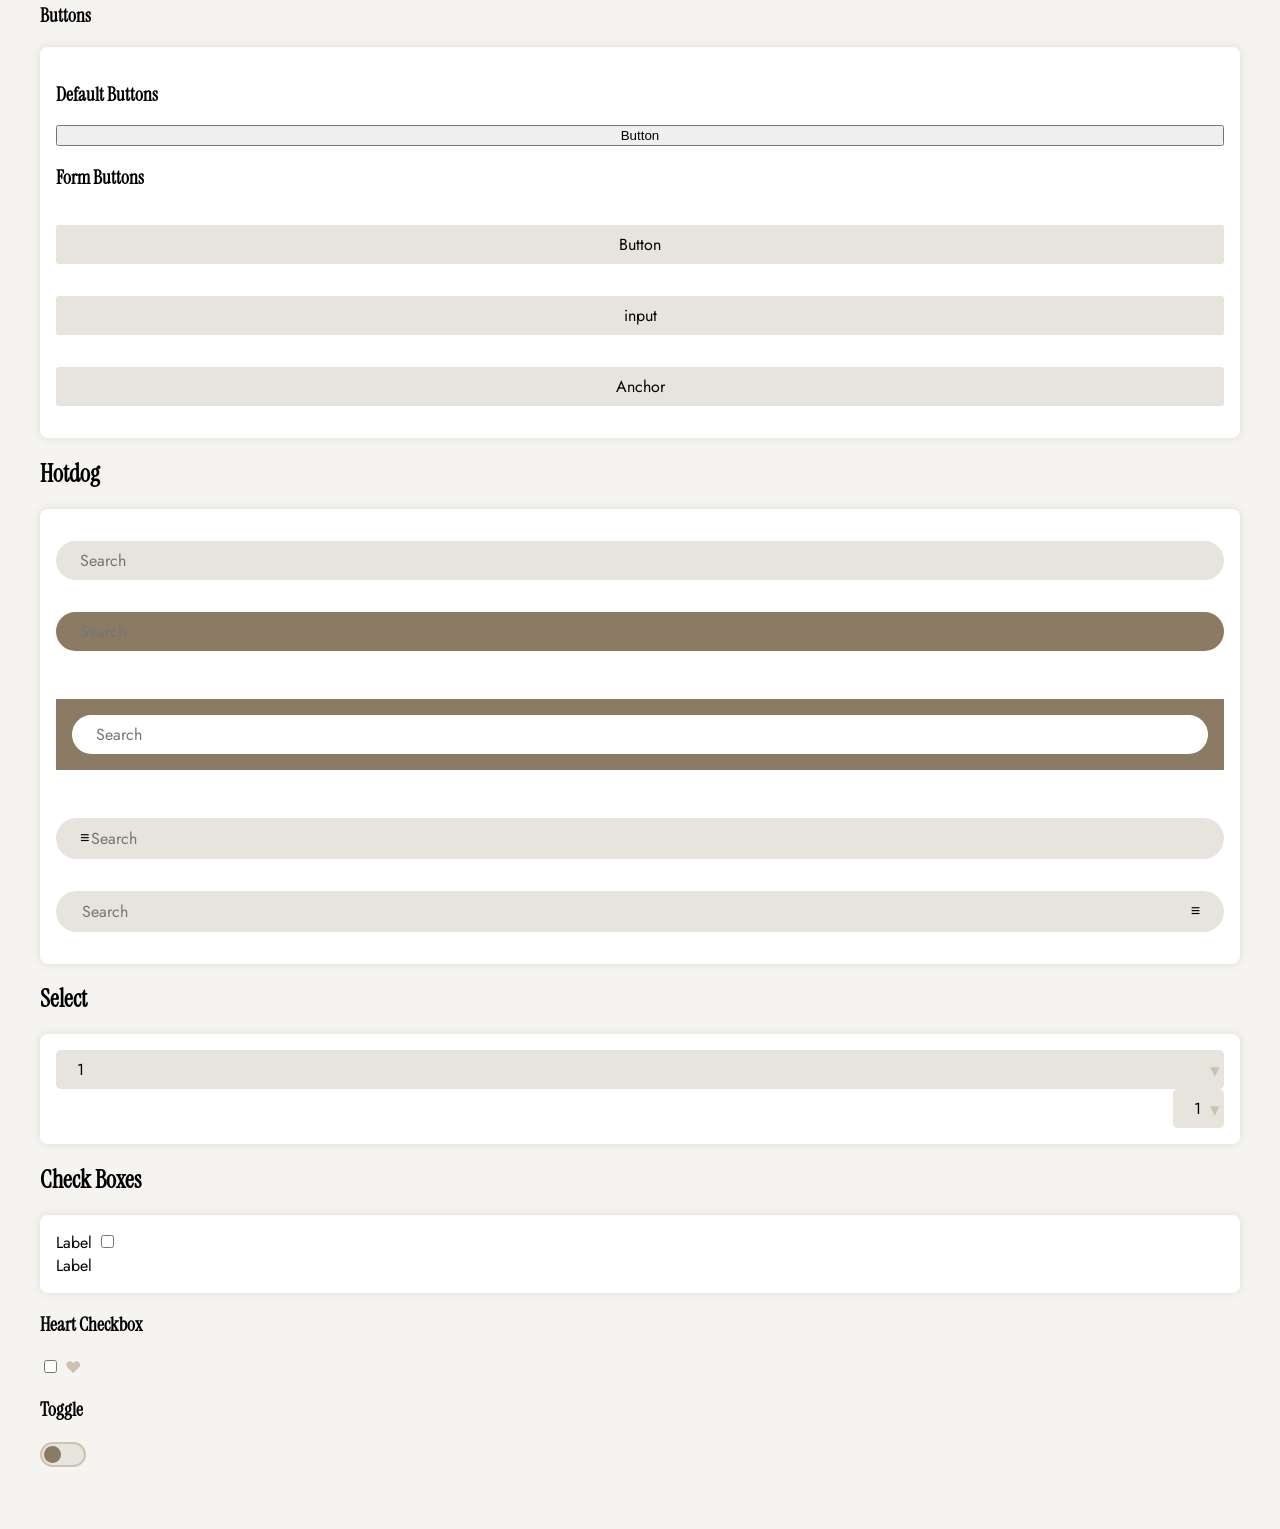
==== commit c00c88c2: "styleguide update" ====
--- a/athenasite/public_html/aau/wnm608/chiu.athena/styleguide/index.html
+++ b/athenasite/public_html/aau/wnm608/chiu.athena/styleguide/index.html
@@ -3,9 +3,10 @@
 <head>
 	<meta charset="UTF-8">
 	<meta name="viewport" content="width=device-width, initial-scale=1.0">
-	<title>CSS Styleguide</title>
-
-
+	<title>Styleguide</title>
+
+
+	<link href="https://fonts.googleapis.com/css2?family=Instrument+Serif&family=Lora&family=Source+Serif+4&family=Jost&family=Manrope&family=Inter&display=swap" rel="stylesheet">
 	<link rel="stylesheet" href="../lib/css/styleguide.css">
 	<link rel="stylesheet" href="../css/storetheme.css">
 
@@ -39,17 +40,96 @@
 						<li><a href="#paragraphs">Paragraphs</a></li>
 					</ul>
 					<li><a href="#cards">Cards</a></li>
-					<li><a href="#viewwindow">View Window</a></li>
 					<li><a href="#navigations">Navigations</a></li>
-					<li><a href="#gridsystem">Grid System</a></li>
-					<li><a href="#flexsystem">Flex System</a></li>
+					<li><a href="#tables">Tables</a></li>
+					<li><a href="#forms">Forms</a></li>
+					<ul>
+						<li><a href="#inputs">Inputs</a></li>
+						<li><a href="#labels">Labels</a></li>
+						<li><a href="#controls">Controls</a></li>
+						<li><a href="#buttons">Buttons</a></li>
+						<li><a href="#hotdog">Hotdog</a></li>
+					</ul>
 				</ul>
 			</nav>
 		</div>
 	</div>
 
+
+	<div class="container" id="colors">
+		<h2>Colors</h2>
+		<div class="grid gap">
+			<div class="col-xs-12 col-md-4">
+				<div class="card soft color-card">
+					<div class="color-swatch" style="background-color:var(--color-offwhite)">
+					</div>
+					<strong>Cream</strong>
+					<span>#F6F4F0</span>
+				</div>
+			</div>
+			<div class="col-xs-12 col-md-4">
+				<div class="card soft color-card">
+					<div class="color-swatch" style="background-color:var(--color-neutral-light)">
+						
+					</div>
+					<strong>Soft Beige</strong>
+					<span>#E6E4DC</span>
+				</div>
+			</div>
+			<div class="col-xs-12 col-md-4">
+				<div class="card soft color-card">
+					<div class="color-swatch" style="background-color:var(--color-neutral-medium)">
+						
+					</div>
+					<strong>Warm Beige</strong>
+					<span>#CDC2B2</span>
+				</div>
+			</div>
+			<div class="col-xs-12 col-md-4">
+				<div class="card soft color-card">
+					<div class="color-swatch" style="background-color:var(--color-main-light)"></div>
+					<strong>Taupe</strong>
+					<span>#B1A592</span>
+				</div>
+			</div>
+			<div class="col-xs-12 col-md-4">
+				<div class="card soft color-card">
+					<div class="color-swatch" style="background-color:var(--color-neutral-dark)">
+						
+					</div>
+					<strong>Sage</strong>
+					<span>#8B7B64</span>
+				</div>
+			</div>
+			<div class="col-xs-12 col-md-4">
+				<div class="card soft color-card">
+					<div class="color-swatch" style="background-color:var(--color-main-medium)">
+						
+					</div>
+					<strong>Olive</strong>
+					<span>#736F4A</span>
+				</div>
+			</div>
+			<div class="col-xs-12 col-md-4">
+				<div class="card soft color-card">
+					<div class="color-swatch" style="background-color:var(--color-main-dark)"></div>
+					<strong>Deep Olive</strong>
+					<span>#48442F</span>
+				</div>
+			</div>
+			<div class="col-xs-12 col-md-4">
+				<div class="card soft color-card">
+					<div class="color-swatch" style="background-color:var(--color-black)"></div>
+					<strong>Charcoal</strong>
+					<span>#221F16</span>
+				</div>
+			</div>
+		</div>
+	</div>
+
 	<div class="container" id="typography">
 		<h2>Typography</h2>
+		<div class="card soft"><p><strong>Serif / Headings:</strong> Instrument Serif, Lora, Source Serif 4</p><p><strong>Sans Serif / Body:</strong> Jost, Manrope, Inter</p></div>
 
 		<div class="card soft" id="headings">
 			<h3>Headings</h3>
@@ -71,7 +151,7 @@
 
 
 
-	<div class="container">
+	<div class="container" id="cards">
 		<h2>Cards</h2>
 
 		<div class="grid gap">
@@ -97,24 +177,20 @@
 	</div>
 
 
-
-	<div class="container">
-		<h2>View Window</h2>
-	</div>
 
 	<div class="container" id="navigations">
 		<h2>Navigations</h2>
 
 			<script>
 		const makeNav = (classes='') => {
-			const links = ['Shop','About','Contact','News'];
+			const links = ['Colors','Typography','Cards','Forms'];
 			let ran = Math.floor(Math.random()*links.length); 
 			document.write(`
 				<div>
 					<nav class="${classes}">
 						<ul>
 							${links.reduce((r,o,i)=>{
-								return r+`<li class="${ran==i?'active':''}"><a href="#">${o}</a></li>`;
+								return r+`<li class="${ran==i?'active':''}"><a href="#${o.toLowerCase()}">${o}</a></li>`;
 							},'')}
 						</ul>
 					</nav>
@@ -162,30 +238,22 @@
 
 	<script>
 		$("#navigations a").on("click", function(e) {
-			e.preventDefault();
 			$(this).closest("li").addClass("active")
 			.siblings().removeClass("active");
 		})
 	</script>
 </div>
 
-	<div class="container">
-		<h2>Grid System</h2>
-	</div>
-
-	<div class="container">
-		<h2>Flex System</h2>
-	</div>
 
 	<script>
 	const makeTable = (classes='') => {
-		const head = ['ID','Office','name','email','phone'];
+		const head = ['ID','Product','Dimensions','Material','Color'];
 		const body = [
-			['522',"Hamilton Cline", 'hcline@academyart.edu','555-2424'],
-			['512',"Fred McHale", 'fmchale@academyart.edu','555-2424'],
-			['522',"Michael Catanzaro", 'mcatanzaro@academyart.edu','555-2424'],
-			['514',"Andrea Pimentel", 'apimentel@academyart.edu','555-2424'],
-			['516',"DC Scarpelli", 'dscarpelli@academyart.edu','555-2424'],			
+			['Lounge Chair', '80 × 75 × 85 cm', 'Oak wood / Fabric', 'Beige'],
+			['Dining Table', '160 × 80 × 75 cm', 'Oak wood', 'Natural Oak'],
+			['Sofa', '210 × 90 × 80 cm', 'Linen / Wood', 'Cream'],
+			['Side Table', '45 × 45 × 50 cm', 'Walnut wood', 'Walnut Brown'],
+			['Bookshelf', '80 × 35 × 180 cm', 'Oak wood', 'Natural Oak'],
 		];
 
 		// let ran = Math.floor(Math.random()*iinks.length);	
@@ -202,25 +270,7 @@
 	}
 	</script>
 
-	<div class="container">
-		<h2>Tables</h2>
-
-		<div class="card soft">
-			<h3>Basic Table</h3>
-			<script>makeTable("table")</script>
-		</div>
-
-		<div class="card soft">
-			<h3>Striped Table</h3>
-			
-			<script>makeTable("table striped")</script>
-		</div>
-
-		<div class="card soft">
-			<h3>Striped Lined Vertical</h3>
-			
-			<script>makeTable("table lined vertical")</script>
-		</div>
+	<div class="container" id="tables">
 
 		<div class="card soft">
 			<h3>Striped Lined Horizontal</h3>
@@ -229,18 +279,6 @@
 		</div>
 
 		<div class="card soft">
-			<h3>Striped Lined Border</h3>
-			
-			<script>makeTable("table lined border")</script>
-		</div>
-
-		<div class="card soft">
-			<h3>Striped Lined All</h3>
-			
-			<script>makeTable("table lined all")</script>
-		</div>
-
-		<div class="card soft">
 			<h3>Combinations</h3>
 			
 			<script>makeTable("table lined vertical border striped")</script>
@@ -248,39 +286,6 @@
 
 
 		<h2 id="figures">Figures</h2>
-
-		<div class="card">
-			<h3>Basic Figure</h3>
-
-			<figure class="figure">
-				<img src="../img/placeholder.png" alt="Product placeholder">
-				<figcaption>Product</figcaption>
-			</figure>
-		</div>
-
-
-		<h3>Figure Grid</h3>
-		<div class="grid gap">
-			<div class="col-xs-12 col-md-4">
-				<figure class="figure">
-					<img src="../img/placeholder.png" alt="Product placeholder">
-					<figcaption>Product</figcaption>
-				</figure>
-			</div>
-			<div class="col-xs-12 col-md-4">
-				<figure class="figure">
-					<img src="../img/placeholder.png" alt="Product placeholder">
-					<figcaption>Product</figcaption>
-				</figure>
-			</div>
-			<div class="col-xs-12 col-md-4">
-				<figure class="figure">
-					<img src="../img/placeholder.png" alt="Product placeholder">
-					<figcaption>Product</figcaption>
-				</figure>
-			</div>
-			
-		</div>
 
 		<h3>Product Grid</h3>
 		<div class="grid gap">
@@ -353,12 +358,174 @@
 				</figure>
 			</div>
 		</div>
-	</div>
-
-
-	</div>
-
-
-	
+</div>
+
+
+
+	<div class="container" id="forms">
+		<h2>Forms</h2>
+
+		<h3 id="inputs">Inputs</h3>
+		<div class="card soft">
+			<h3>Default Inputs</h3>
+			<form>
+				<input type="text"><br>
+				<input type="number"><br>
+				<input type="password"><br>
+				<input type="url"><br>
+				<input type="email"><br>
+				<input type="datetime-local"><br>
+				<input type="date"><br>
+				<input type="search">
+			</form>
+
+			<h3>Form Input</h3>
+			<form>
+				<input type="text" placeholder="Text" class="form-input">
+				<input type="number" placeholder="Number" class="form-input"><br>
+				<input type="password" placeholder="Password" class="form-input"><br>
+				<input type="search" placeholder="Search" class="form-input">
+			</form>
+
+			<h3 id="labels">Form Label</h3>
+			<form>
+				<label class="form-label">Example</label>
+				<input type="text" placeholder="Text" class="form-input">
+				<label class="form-label">Example</label>
+				<input type="number" placeholder="Number" class="form-input"><br>
+				<label class="form-label">Example</label>
+				<input type="password" placeholder="Password" class="form-input"><br>
+				<label class="form-label">Example</label>
+				<input type="search" placeholder="Search" class="form-input">
+			</form>
+
+			<h3 id="controls">Form Control</h3>
+			<form>
+				<div class="form-control">
+					<label class="form-label">Example</label>
+					<input type="text" placeholder="Text" class="form-input">
+				</div>
+				<div class="form-control">
+					<label class="form-label">Example</label>
+					<input type="number" placeholder="Number" class="form-input"><br>
+				</div>
+				<div class="form-control">
+					<label class="form-label">Example</label>
+					<input type="password" placeholder="Password" class="form-input"><br>
+				</div>
+				<div class="form-control display-flex flex-align-center">
+					<div class="flex-none">
+						<label class="form-label">Example</label>
+					</div>
+					<div class="flex-stretch">
+						<input type="search" placeholder="Search" class="form-input">
+					</div>
+					<div class="flex-none">
+						<label class="form-label">Example</label>
+					</div>
+					<div class="flex-stretch">
+						<input type="search" placeholder="Search" class="form-input">
+					</div>
+				</div>
+			</form>
+		</div>
+
+		<h3 id="buttons">Buttons</h3>
+
+		<div class="card soft">
+			<h3>Default Buttons</h3>
+
+			<button>Button</button>
+
+			<h3>Form Buttons</h3>
+
+			<div class="form-control">
+				<button type="button" class="form-button">Button</button>
+			</div>
+			<div class="form-control">
+				<input type="button" class="form-button" value="input">
+			</div>
+			<div class="form-control">
+				<a href="#" class="form-button">Anchor</a>
+			</div>
+		</div>
+
+		<h2 id="hotdog">Hotdog</h2>
+
+		<div class="card soft">
+			<div class="form-control">
+				<form>
+					<input type="search" class="hotdog" placeholder="Search">
+				</form>
+			</div>
+			<div class="form-control">
+				<form>
+					<input type="search" class="hotdog dark" placeholder="Search">
+				</form>
+			</div>
+			<div class="form-control">
+				<form class="card dark">
+					<input type="search" class="hotdog light" placeholder="Search">
+				</form>
+			</div>
+			<div class="form-control">
+				<form class="hotdog">
+					<span>&equiv;</span>
+					<input type="search" placeholder="Search">
+				</form>
+			</div>
+			<div class="form-control">
+				<form class="hotdog">
+					<input type="search" placeholder="Search">
+					<span>&equiv;</span>
+				</form>
+			</div>
+		</div>
+
+		<h2 id="select">Select</h2>
+
+		<div class="card soft">
+			<div class="form-select">
+			<select>
+				<option>1</option>
+				<option>2</option>
+				<option>3</option>
+				<option>4</option>
+			</select>
+			</div>
+			<div class="display-flex">
+				<div class="flex-stretch"></div>
+				<div class="flex-none">
+					<div class="form-select">
+			<select>
+				<option>1</option>
+				<option>2</option>
+				<option>3</option>
+				<option>4</option>
+			</select>
+			</div>
+				</div>
+			</div>
+		</div>
+
+		<h2 id="checkboxes">Check Boxes</h2>
+		<div class="card soft">
+			<label>Label <input type="checkbox" id="input-1"></label>
+			<label for="input-1">Label</label>
+		</div>
+
+		<h3>Heart Checkbox</h3>
+		<div class="favorite">
+			<input type="checkbox" id="heart-example">
+			<label for="heart-example">&hearts;</label>
+		</div>
+
+		<h3>Toggle</h3>
+		<div class="toggle">
+			<input type="checkbox" id="toggle-1" class="toggle-checkbox">
+			<label for="toggle-1" class="toggle-label"></label>
+		</div>
+	</div>
+
 </body>
 </html>
--- a/athenasite/public_html/aau/wnm608/chiu.athena/lib/css/styleguide.css
+++ b/athenasite/public_html/aau/wnm608/chiu.athena/lib/css/styleguide.css
@@ -12,7 +12,7 @@
 
 	--color-main-light:#b1a592;
 	--color-main-medium:#736f4a;
-	--color-main-dark:#484424;
+	--color-main-dark:#48442f;
 
 	--color-black:#221f16;
 	--color-white:#ffffff;
@@ -22,8 +22,8 @@
 	--spacing:1rem;
 
 
-	--font-serif: Georgia, "Times New Roman", serif;
-	--font-sans: Helvetica, Arial, sans-serif;
+	--font-serif: "Instrument Serif", Lora, "Source Serif 4", serif;
+	--font-sans: Jost, Manrope, Inter, sans-serif;
 }
 
 body {
@@ -94,6 +94,16 @@
     grid-column: span 4;
 }
 
+/* SMALL CLASSES */
+
+.media-image {
+	max-width: 100%;
+	vertical-align: text-bottom;
+}
+
+.hidden {
+	display: none;
+}
 
 /* COMPONENT CLASSES */
 
@@ -329,4 +339,153 @@
 }
 .figure figcaption {
 	padding: 1em;
+}
+
+/*Forms*/
+.form-control {
+	margin: 1em 0;
+}
+
+.form-select>select,
+.hotdog input,
+.hotdog,
+.form-button,
+.form-input,
+.form-item {
+	display: inline-block;
+	background-color: transparent;
+	border-width: 0;
+	font: inherit;
+	-webkit-appearance: none;
+	color: inherit;
+	width: 100%;
+	outline: 0;
+}
+
+.form-input {
+	border-bottom: 1px solid var(--color-neutral-light);
+	padding: 0.5em 1em;
+}
+
+.form-input:focus {
+	border-bottom-color:var(--color-main-light);
+}
+
+.form-label {
+	font-size: 0.8em;
+	color: var(--color-neutral-medium);
+	display: block;
+	width: 100%;
+}
+
+.form-button {
+	background-color: var(--color-neutral-light);
+	padding: 0.5em 1em;
+	border-radius: 0.2em;
+	cursor: pointer;
+	text-align: center;
+}
+
+.form-button:hover {
+	text-decoration: none;
+}
+
+.form-button:active {
+	background-color: var(--color-main-light);
+}
+
+
+.hotdog {
+	background-color: var(--color-neutral-light);
+	border-radius: 2em;
+	padding: 0.5em 1.5em;
+	display: flex;
+}
+
+.hotdog.dark {
+	background-color: var(--color-neutral-dark);
+	color: var(--color-neutral-light);
+}
+
+.hotdog.light {
+	background-color: var(--color-white);
+	color: var(--color-black);
+}
+
+.form-select>select {
+	padding: 0.5em 1.3em;
+	background-color: var(--color-neutral-light);
+	border-radius: 0.3em;
+	cursor: pointer;
+}
+
+.form-select {
+	position: relative;
+}
+
+.form-select::after {
+	content: '▾';
+	font-family: arial,sans-serif;
+	font-size: 1.2em;
+	position: absolute;
+	top: 50%;
+	right: 0.2em;
+	transform: translateY(-50%);
+	pointer-events: none;
+	color: var(--color-neutral-medium);
+}
+
+.color-card { 
+	gap: 0.3em; 
+}
+
+.color-swatch { 
+	height: 8em; 
+	border: 1px solid var(--color-neutral-medium); 
+	border-radius: 0.2em; 
+}
+
+.color-card span { 
+	color: var(--color-gray); 
+}
+
+/* Toggle Switch */
+.toggle-checkbox {
+	display: none;
+}
+
+.toggle-label {
+	font-size: 1.3em;
+	display: inline-block;
+	width: 2.2em;
+	height: 1.2em;
+	border: 0.1em solid var(--color-neutral-medium);
+	background-color: var(--color-neutral-light);
+	border-radius: 1em;
+	position: relative;
+	cursor: pointer;
+	vertical-align: middle;
+	transition: background-color 0.3s ease, border-color 0.3s ease;
+}
+
+.toggle-label::after {
+	content: '';
+	position: absolute;
+	top: 0.1em;
+	left: 0.1em;
+	width: 0.8em;
+	height: 0.8em;
+	background-color: var(--color-neutral-dark);
+	border-radius: 50%;
+	transition: transform 0.3s ease, background-color 0.3s ease;
+}
+
+.toggle-checkbox:checked + .toggle-label {
+	background-color: var(--color-main-medium);
+	border-color: var(--color-main-dark);
+}
+
+.toggle-checkbox:checked + .toggle-label::after {
+	transform: translateX(1em);
+	background-color: var(--color-main-dark);
 }
--- a/athenasite/public_html/aau/wnm608/chiu.athena/css/storetheme.css
+++ b/athenasite/public_html/aau/wnm608/chiu.athena/css/storetheme.css
@@ -4,11 +4,12 @@
 
 	--color-main-light:#b1a592;
 	--color-main-medium:#736f4a;
-	--color-main-dark:#484424;
+	--color-main-dark:#48442f;
 }
 
 body {
 	background-color:var(--color-offwhite) ;
+	padding-bottom: 4em;
 }
 
 .figure.product {
@@ -60,6 +61,18 @@
 	transform: scale(1.4,1.4);
 }
 
+.favorite label {
+	transition: all 0.3s;
+	display: inline-block;
+	transform: scale(1,1);
+	color: var(--color-neutral-medium);
+}
+
+.favorite input:checked + label {
+	color:red;
+	transform: scale(1.5,1.5);
+}
+
 @media (max-width: 600px) {
 	.product-overlay figcaption {
 		position: relative;
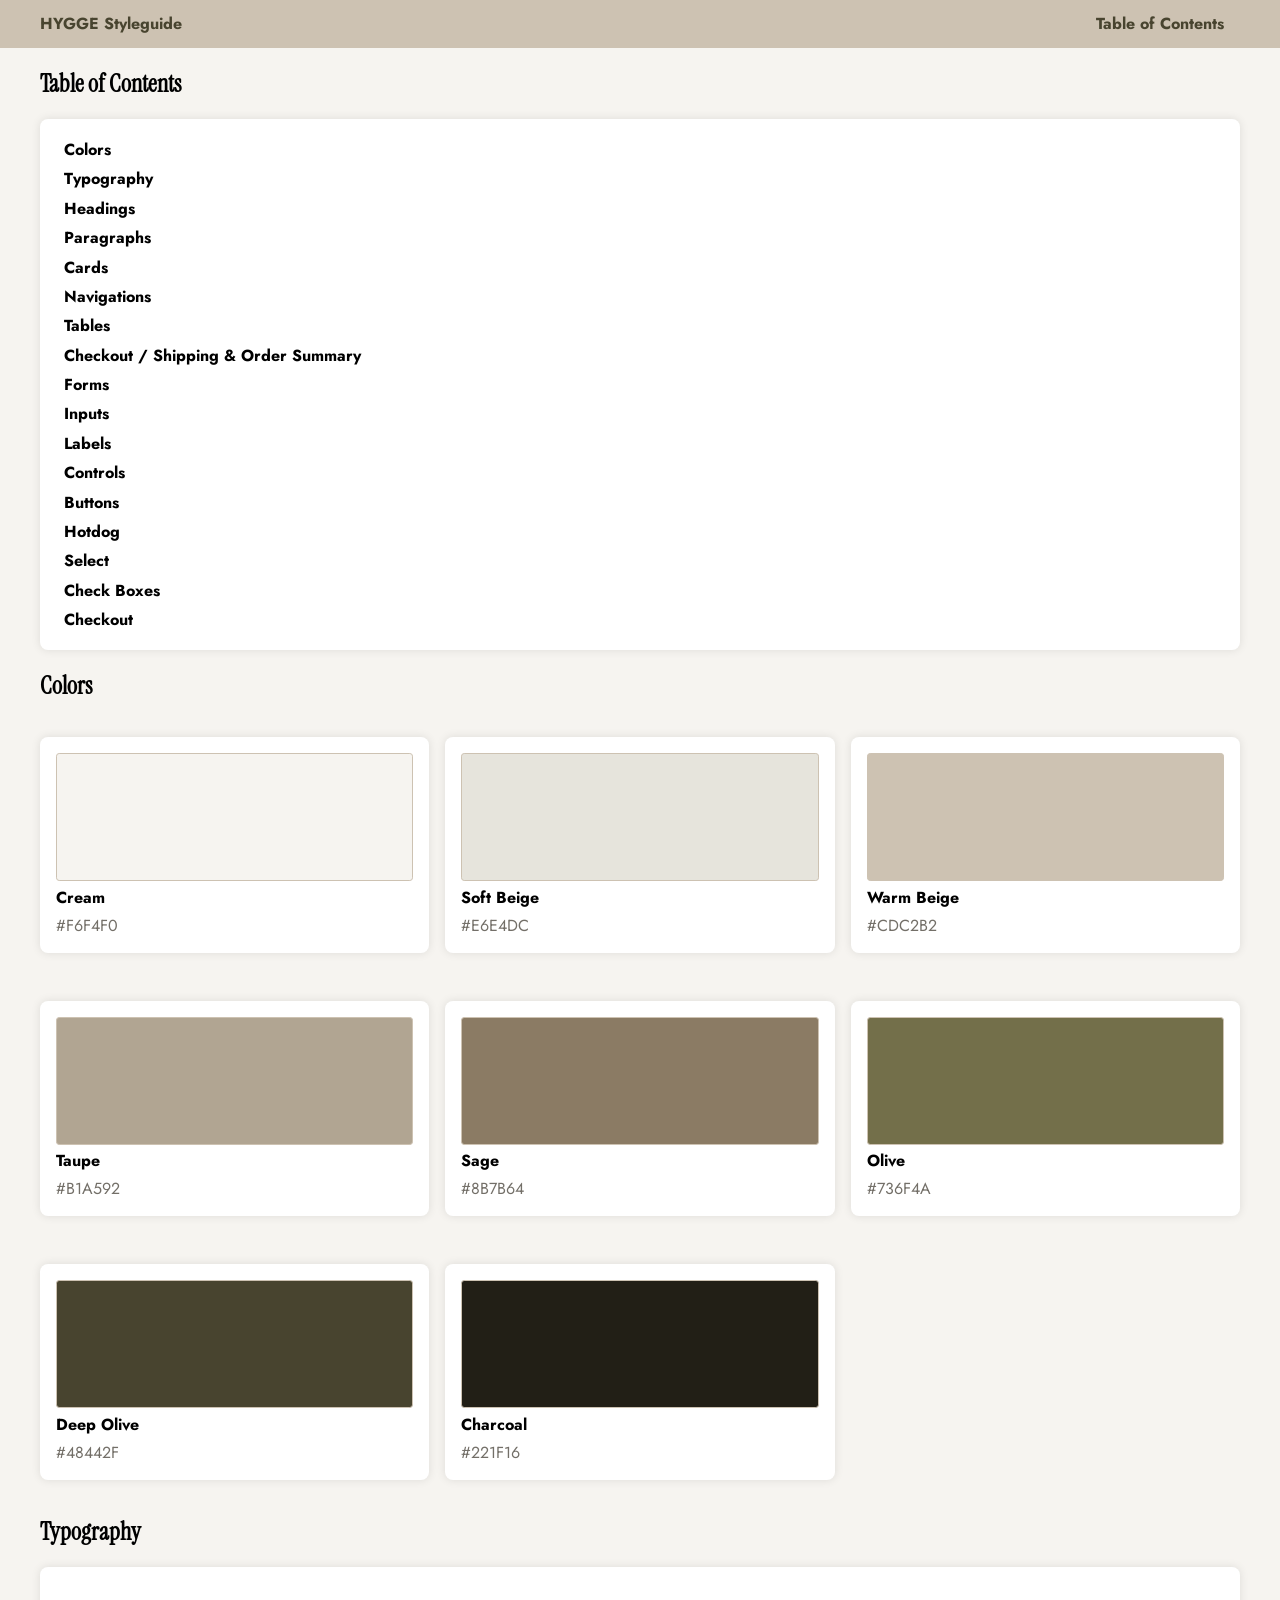
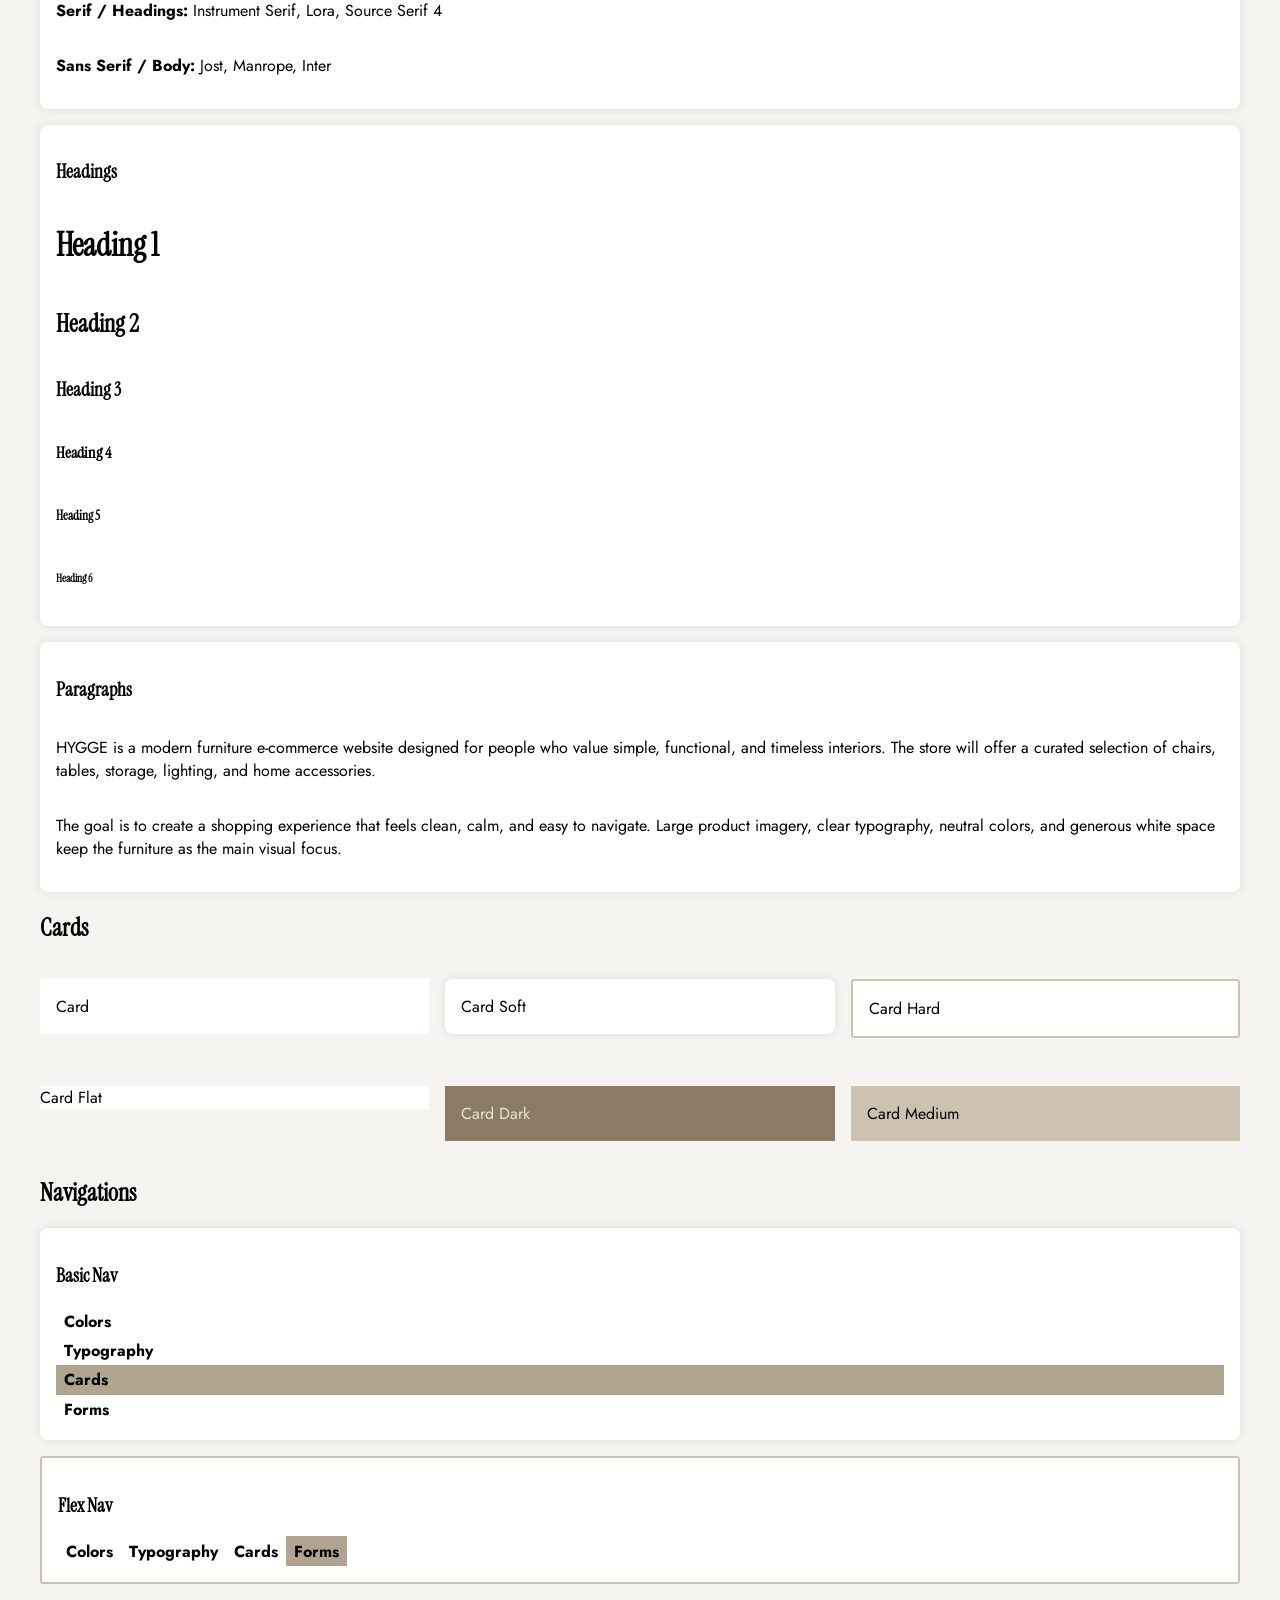
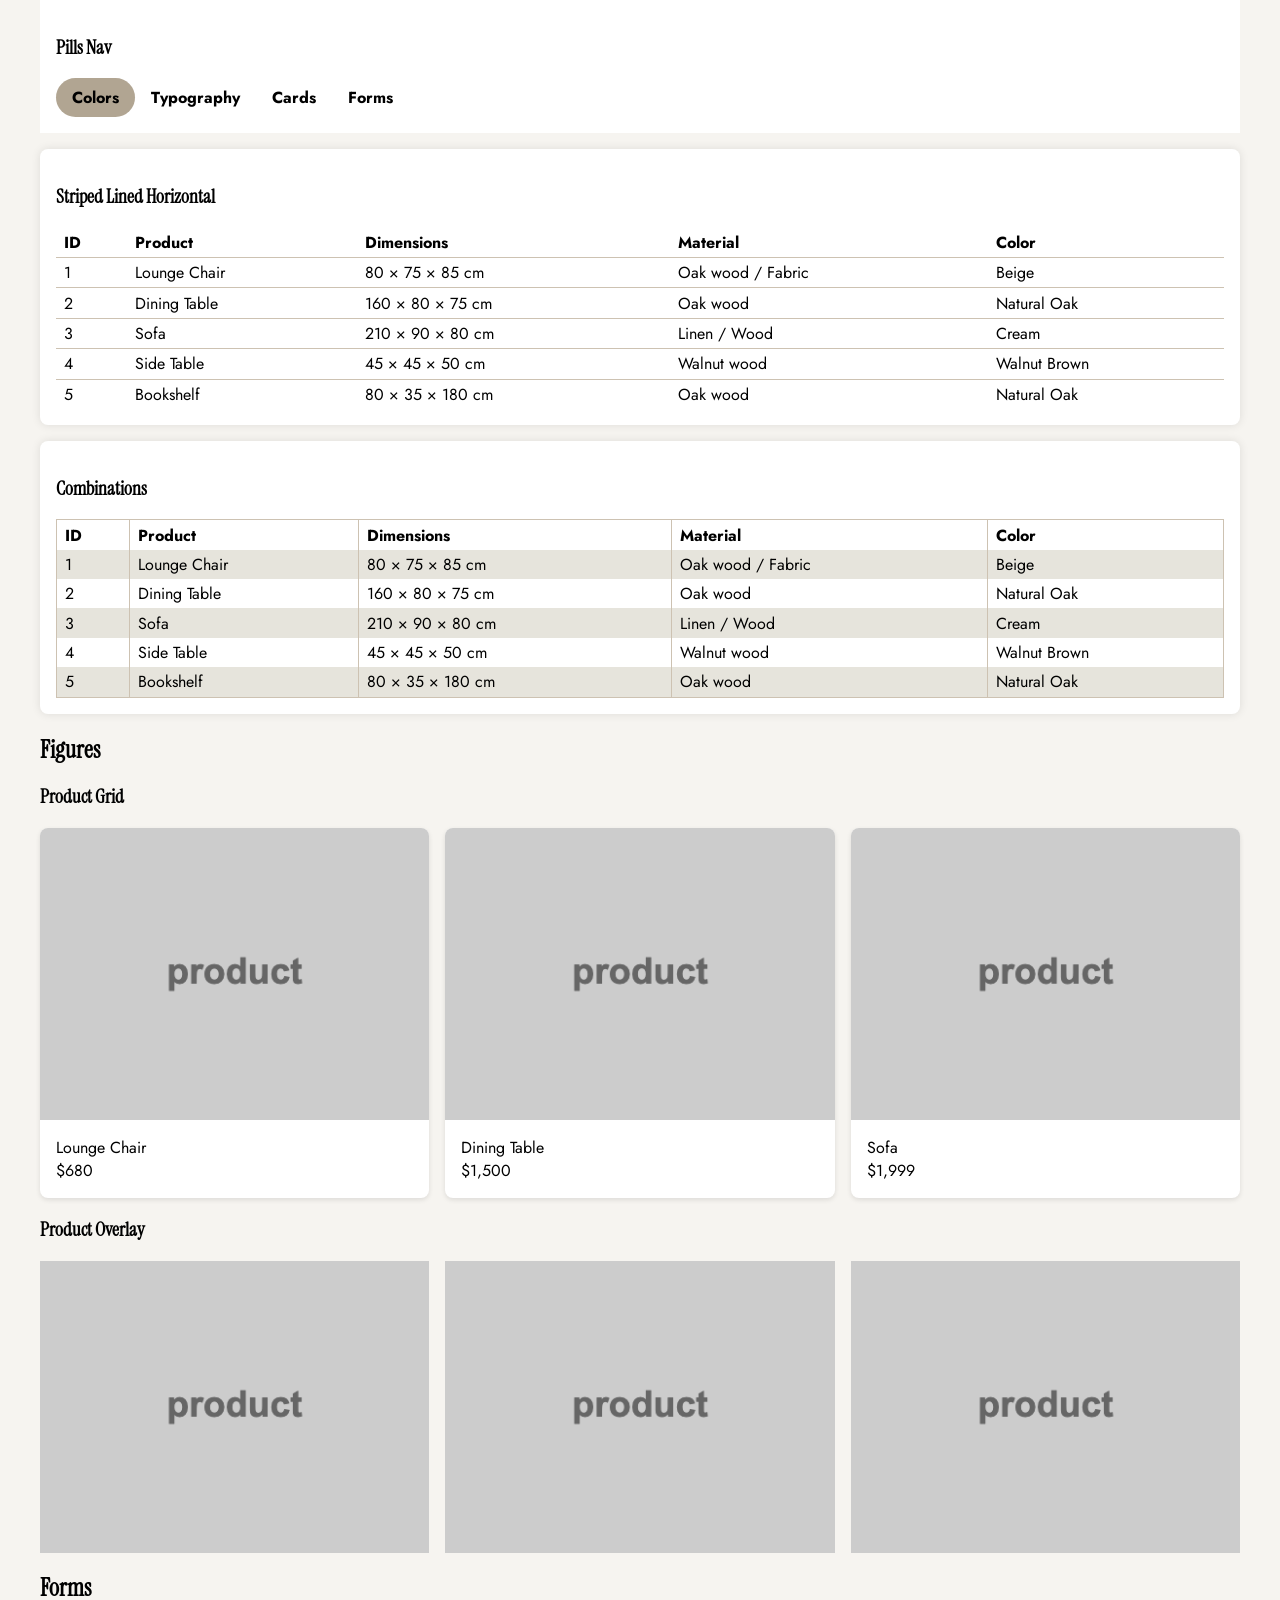
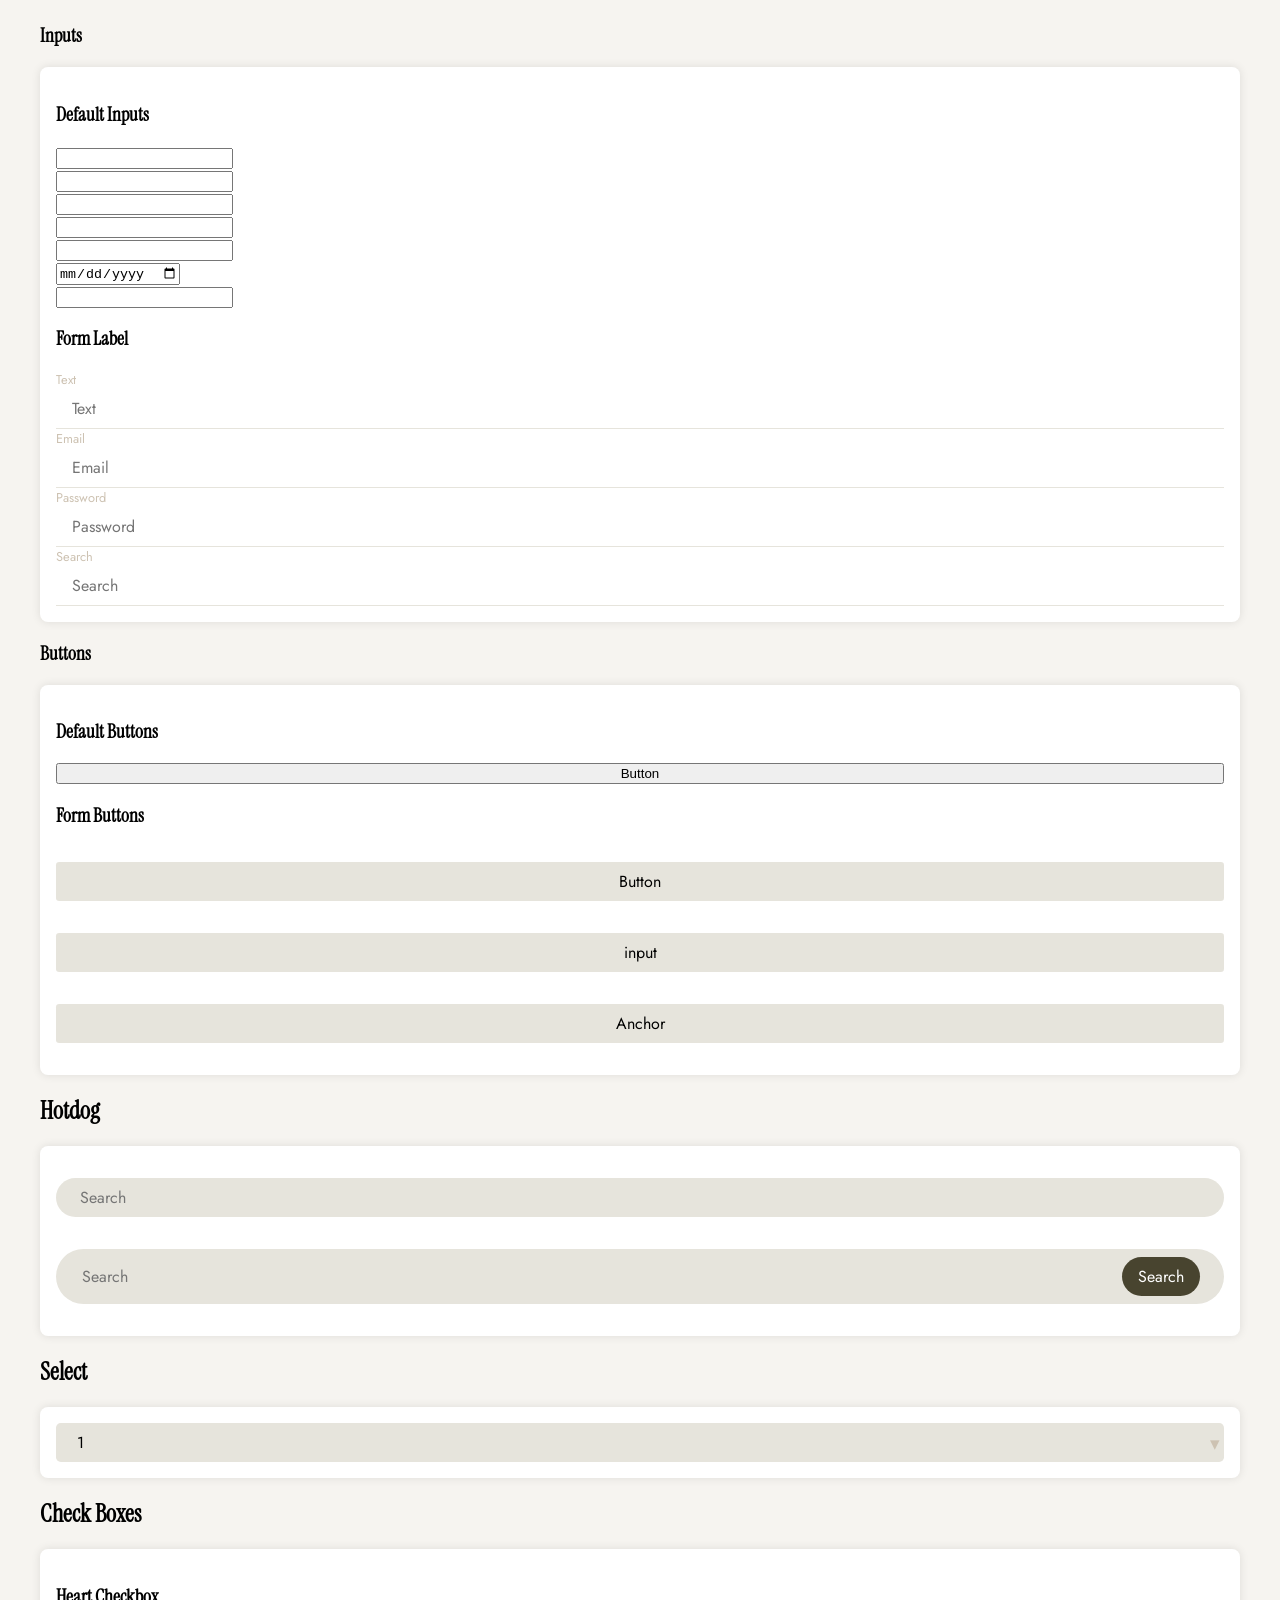
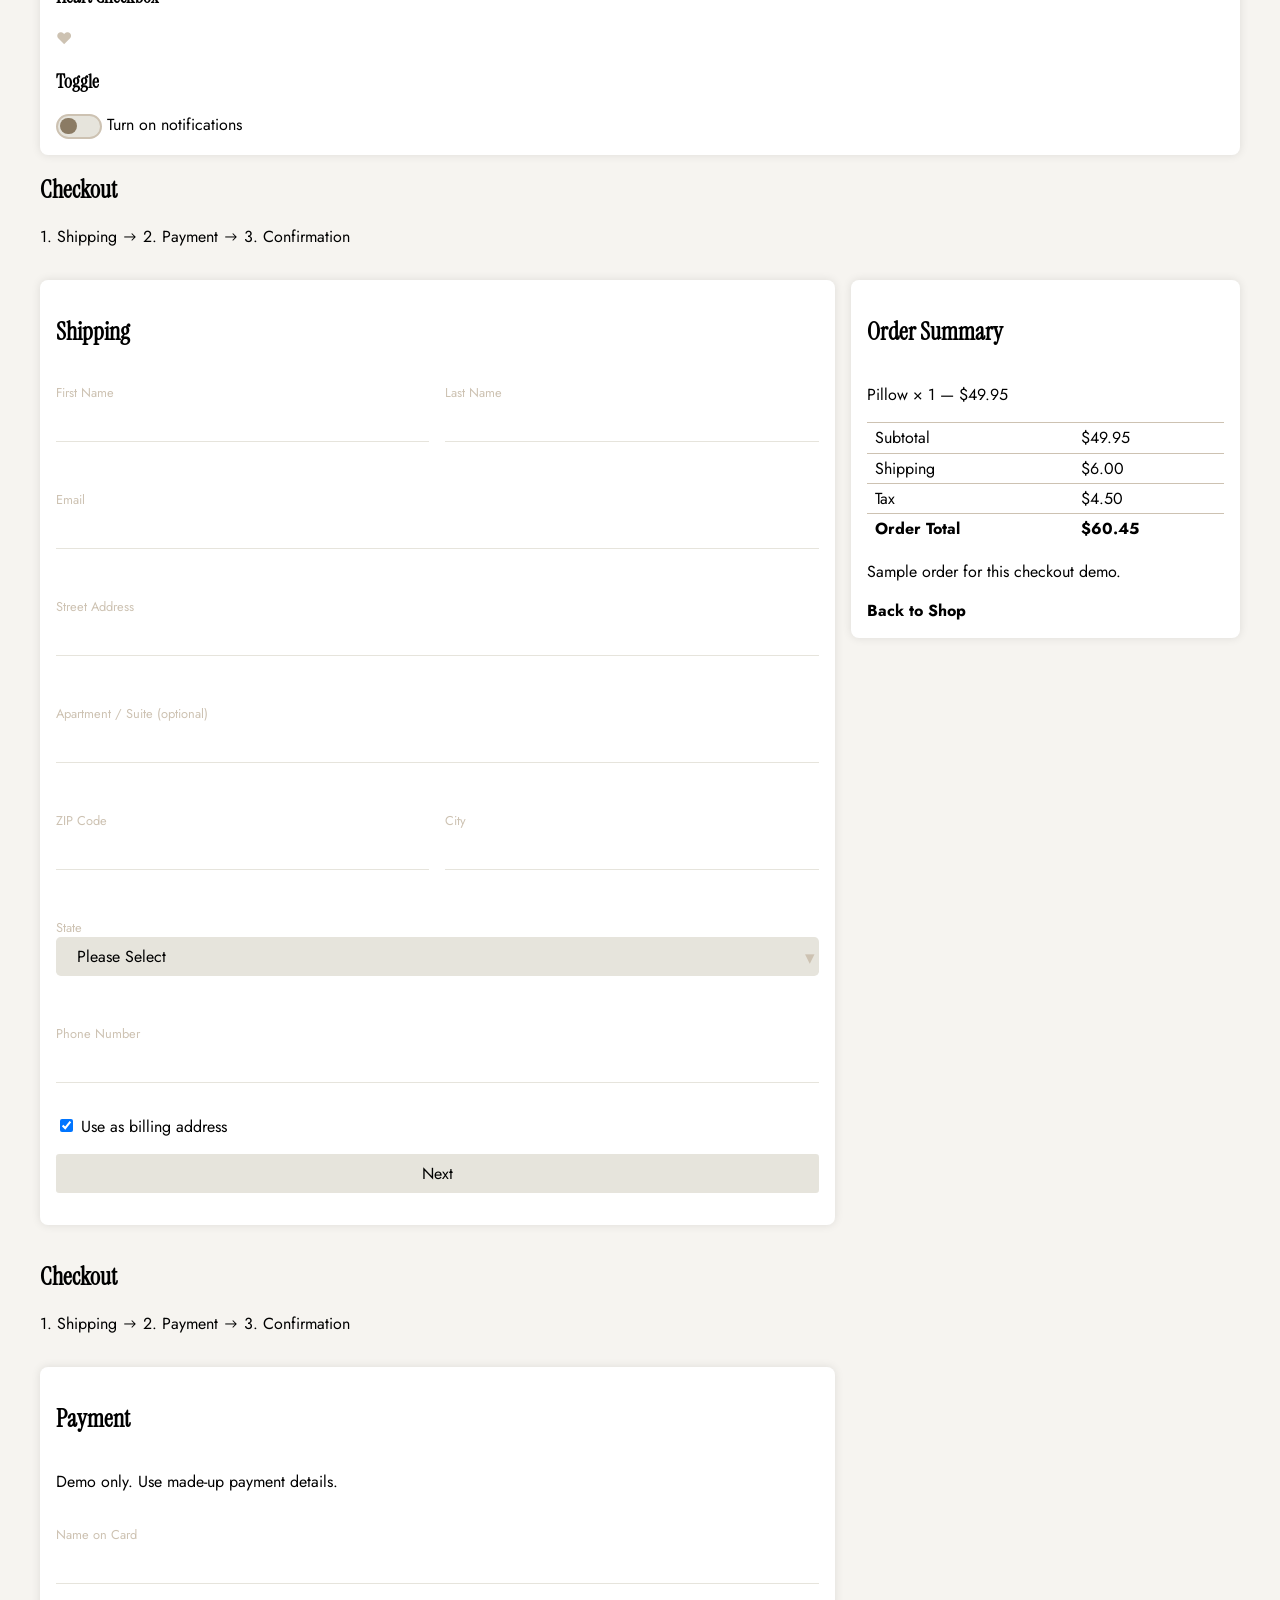
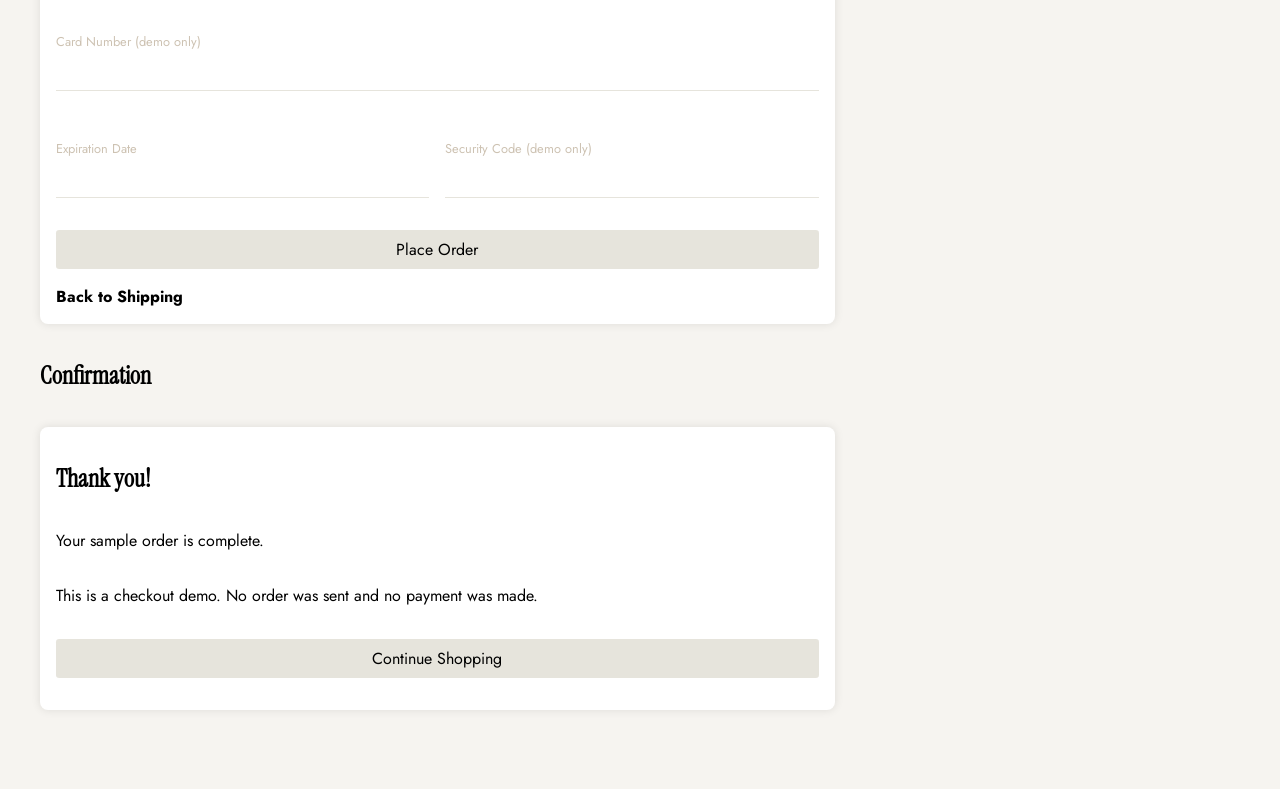
==== commit d96df5cd: "midterm update" ====
--- a/athenasite/public_html/aau/wnm608/chiu.athena/styleguide/index.html
+++ b/athenasite/public_html/aau/wnm608/chiu.athena/styleguide/index.html
@@ -17,7 +17,7 @@
 	<header class="navbar">
 		<div class="container display-flex">
 			<div class="flex-none">
-				<h1>Styleguide</h1>
+				<h1>HYGGE Styleguide</h1>
 			</div>
 			<div class="flex-stretch"></div>
 
@@ -34,6 +34,7 @@
 		<div class="card soft">
 			<nav class="nav">
 				<ul>
+					<li><a href="#colors">Colors</a></li>
 					<li><a href="#typography">Typography</a></li>
 					<ul>
 						<li><a href="#headings">Headings</a></li>
@@ -42,6 +43,7 @@
 					<li><a href="#cards">Cards</a></li>
 					<li><a href="#navigations">Navigations</a></li>
 					<li><a href="#tables">Tables</a></li>
+					<li><a href="#checkout">Checkout / Shipping &amp; Order Summary</a></li>
 					<li><a href="#forms">Forms</a></li>
 					<ul>
 						<li><a href="#inputs">Inputs</a></li>
@@ -49,6 +51,9 @@
 						<li><a href="#controls">Controls</a></li>
 						<li><a href="#buttons">Buttons</a></li>
 						<li><a href="#hotdog">Hotdog</a></li>
+						<li><a href="#select">Select</a></li>
+						<li><a href="#checkboxes">Check Boxes</a></li>
+						<li><a href="#checkout">Checkout</a></li>
 					</ul>
 				</ul>
 			</nav>
@@ -143,9 +148,8 @@
 		
 		<div class="card soft" id="paragraphs">
 			<h3>Paragraphs</h3>
-			<p>Lorem ipsum dolor sit, amet, consectetur adipisicing elit. Ducimus voluptas quas, atque dolores nihil. Perferendis, ad quos alias incidunt dolore perspiciatis modi laborum sit porro accusamus suscipit corporis libero sapiente.</p>
-			<p>Quam, consequatur, voluptatibus? Perferendis veniam provident possimus recusandae molestiae, consectetur corrupti rerum, officia distinctio odit et, nobis excepturi cum ipsa quia accusamus modi quidem dolores illo eos est eaque neque.</p>
-			<p>Deserunt maxime repellat nam vel distinctio officia eligendi incidunt consequuntur rem. Totam ratione eius minima dolor doloribus est voluptatibus magni eaque hic incidunt molestias atque officiis, perferendis, dolore aperiam accusantium.</p>
+			<p>HYGGE is a modern furniture e-commerce website designed for people who value simple, functional, and timeless interiors. The store will offer a curated selection of chairs, tables, storage, lighting, and home accessories.</p>
+			<p>The goal is to create a shopping experience that feels clean, calm, and easy to navigate. Large product imagery, clear typography, neutral colors, and generous white space keep the furniture as the main visual focus.</p>
 		</div>
 	</div>
 
@@ -165,14 +169,15 @@
 				<div class="card hard">Card Hard</div>
 			</div>
 			<div class="col-xs-12 col-md-4">
+				<div class="card flat">Card Flat</div>
+			</div>
+			<div class="col-xs-12 col-md-4">
 				<div class="card dark">Card Dark</div>
 			</div>
 			<div class="col-xs-12 col-md-4">
 				<div class="card medium">Card Medium</div>
 			</div>
-			<div class="col-xs-12 col-md-4">
-				<div class="card flat">Card Flat</div>
-			</div>
+		
 		</div>
 	</div>
 
@@ -190,7 +195,7 @@
 					<nav class="${classes}">
 						<ul>
 							${links.reduce((r,o,i)=>{
-								return r+`<li class="${ran==i?'active':''}"><a href="#${o.toLowerCase()}">${o}</a></li>`;
+								return r+`<li class="${ran==i?'active':''}"><a href="#">${o}</a></li>`;
 							},'')}
 						</ul>
 					</nav>
@@ -205,39 +210,22 @@
 			<script>makeNav('nav')</script>
 	</div>
 
-	<div class="card soft">
+	<div class="card hard">
 			<h3>Flex Nav</h3>
 
 			<script>makeNav('nav nav-flex')</script>
 	</div>
 
-	<div class="card soft">
-			<h3>Stretch Nav</h3>
-
-			<script>makeNav('nav nav-stretch')</script>
-	</div>
-
-
-	<div class="card soft">
+	<div class="card">
 			<h3>Pills Nav</h3>
 
 			<script>makeNav('nav nav-pills')</script>
 	</div>
 
-	<div class="card soft">
-			<h3>Crumbs Nav</h3>
-
-			<script>makeNav('nav nav-crumbs')</script>
-	</div>
-
-	<div class="card soft">
-			<h3>Material Nav</h3>
-
-			<script>makeNav('nav nav-material')</script>
-	</div>
 
 	<script>
 		$("#navigations a").on("click", function(e) {
+			e.preventDefault();
 			$(this).closest("li").addClass("active")
 			.siblings().removeClass("active");
 		})
@@ -293,8 +281,8 @@
 				<figure class="figure product">
 					<img src="../img/placeholder.png" alt="Product placeholder">
 					<figcaption>
-						<div>Product Name</div>
-						<div>$3.99</div>
+						<div>Lounge Chair</div>
+						<div>$680</div>
 					</figcaption>
 				</figure>
 			</div>
@@ -302,8 +290,8 @@
 				<figure class="figure product">
 					<img src="../img/placeholder.png" alt="Product placeholder">
 					<figcaption>
-						<div>Product Name</div>
-						<div>$3.99</div>
+						<div>Dining Table</div>
+						<div>$1,500</div>
 					</figcaption>
 				</figure>
 			</div>
@@ -311,8 +299,8 @@
 				<figure class="figure product">
 					<img src="../img/placeholder.png" alt="Product placeholder">
 					<figcaption>
-						<div>Product Name</div>
-						<div>$3.99</div>
+						<div>Sofa</div>
+						<div>$1,999</div>
 					</figcaption>
 				</figure>
 			</div>
@@ -327,8 +315,8 @@
 					<img src="../img/placeholder.png" alt="Product placeholder">
 					<figcaption>
 						<div class="caption-body">
-							<div>Product Name</div>
-							<div>$3.99</div>
+							<div>Side Table</div>
+							<div>$399</div>
 						</div>
 					</figcaption>
 				</figure>
@@ -339,8 +327,8 @@
 					<img src="../img/placeholder.png" alt="Product placeholder">
 					<figcaption>
 						<div class="caption-body">
-							<div>Product Name</div>
-							<div>$3.99</div>
+							<div>Bookshelf</div>
+							<div>$850</div>
 						</div>
 					</figcaption>
 				</figure>
@@ -351,8 +339,8 @@
 					<img src="../img/placeholder.png" alt="Product placeholder">
 					<figcaption>
 						<div class="caption-body">
-							<div>Product Name</div>
-							<div>$3.99</div>
+							<div>Cabinet</div>
+							<div>$1,345</div>
 						</div>
 					</figcaption>
 				</figure>
@@ -374,60 +362,23 @@
 				<input type="password"><br>
 				<input type="url"><br>
 				<input type="email"><br>
-				<input type="datetime-local"><br>
 				<input type="date"><br>
 				<input type="search">
 			</form>
 
-			<h3>Form Input</h3>
+
+			<h3 id="labels">Form Label</h3>
 			<form>
+				<label class="form-label">Text</label>
 				<input type="text" placeholder="Text" class="form-input">
-				<input type="number" placeholder="Number" class="form-input"><br>
+				<label class="form-label">Email</label>
+				<input type="email" placeholder="Email" class="form-input"><br>
+				<label class="form-label">Password</label>
 				<input type="password" placeholder="Password" class="form-input"><br>
+				<label class="form-label">Search</label>
 				<input type="search" placeholder="Search" class="form-input">
 			</form>
 
-			<h3 id="labels">Form Label</h3>
-			<form>
-				<label class="form-label">Example</label>
-				<input type="text" placeholder="Text" class="form-input">
-				<label class="form-label">Example</label>
-				<input type="number" placeholder="Number" class="form-input"><br>
-				<label class="form-label">Example</label>
-				<input type="password" placeholder="Password" class="form-input"><br>
-				<label class="form-label">Example</label>
-				<input type="search" placeholder="Search" class="form-input">
-			</form>
-
-			<h3 id="controls">Form Control</h3>
-			<form>
-				<div class="form-control">
-					<label class="form-label">Example</label>
-					<input type="text" placeholder="Text" class="form-input">
-				</div>
-				<div class="form-control">
-					<label class="form-label">Example</label>
-					<input type="number" placeholder="Number" class="form-input"><br>
-				</div>
-				<div class="form-control">
-					<label class="form-label">Example</label>
-					<input type="password" placeholder="Password" class="form-input"><br>
-				</div>
-				<div class="form-control display-flex flex-align-center">
-					<div class="flex-none">
-						<label class="form-label">Example</label>
-					</div>
-					<div class="flex-stretch">
-						<input type="search" placeholder="Search" class="form-input">
-					</div>
-					<div class="flex-none">
-						<label class="form-label">Example</label>
-					</div>
-					<div class="flex-stretch">
-						<input type="search" placeholder="Search" class="form-input">
-					</div>
-				</div>
-			</form>
 		</div>
 
 		<h3 id="buttons">Buttons</h3>
@@ -458,28 +409,13 @@
 					<input type="search" class="hotdog" placeholder="Search">
 				</form>
 			</div>
-			<div class="form-control">
-				<form>
-					<input type="search" class="hotdog dark" placeholder="Search">
-				</form>
-			</div>
-			<div class="form-control">
-				<form class="card dark">
-					<input type="search" class="hotdog light" placeholder="Search">
-				</form>
-			</div>
-			<div class="form-control">
-				<form class="hotdog">
-					<span>&equiv;</span>
-					<input type="search" placeholder="Search">
-				</form>
-			</div>
-			<div class="form-control">
-				<form class="hotdog">
-					<input type="search" placeholder="Search">
-					<span>&equiv;</span>
-				</form>
-			</div>
+			
+				<div class="form-control">
+					<form class="hotdog">
+						<input type="search" placeholder="Search">
+						<button type="submit" class="form-button">Search</button>
+					</form>
+				</div>
 		</div>
 
 		<h2 id="select">Select</h2>
@@ -493,39 +429,164 @@
 				<option>4</option>
 			</select>
 			</div>
-			<div class="display-flex">
-				<div class="flex-stretch"></div>
-				<div class="flex-none">
-					<div class="form-select">
-			<select>
-				<option>1</option>
-				<option>2</option>
-				<option>3</option>
-				<option>4</option>
-			</select>
-			</div>
-				</div>
-			</div>
 		</div>
 
 		<h2 id="checkboxes">Check Boxes</h2>
-		<div class="card soft">
-			<label>Label <input type="checkbox" id="input-1"></label>
-			<label for="input-1">Label</label>
-		</div>
-
-		<h3>Heart Checkbox</h3>
-		<div class="favorite">
-			<input type="checkbox" id="heart-example">
-			<label for="heart-example">&hearts;</label>
-		</div>
-
-		<h3>Toggle</h3>
-		<div class="toggle">
-			<input type="checkbox" id="toggle-1" class="toggle-checkbox">
-			<label for="toggle-1" class="toggle-label"></label>
-		</div>
-	</div>
-
+			<div class="card soft">
+
+				<h3>Heart Checkbox</h3>
+					<div class="favorite">
+						<input type="checkbox" id="heart-example">
+						<label for="heart-example">&hearts;</label>
+					</div>
+
+				<h3>Toggle</h3>
+					<div class="toggle">
+						<input type="checkbox" id="toggle-1" class="toggle-checkbox">
+						<label for="toggle-1" class="toggle-label"></label>
+						<label for="toggle-1">Turn on notifications</label>
+					</div>
+</div>
+	</div>
+
+
+	<div class="container checkout" id="checkout">
+
+	<h2>Checkout</h2>
+	<p>1. Shipping → 2. Payment → 3. Confirmation</p>
+	<div class="grid gap">
+		<div class="col-xs-12 col-md-8"><div class="card soft">
+			<h2>Shipping</h2>
+			<form action="#payment" method="get">
+				<div class="grid gap">
+				<div class="col-xs-12 col-md-6"><div class="form-control">
+					<label class="form-label" for="first-name">First Name</label>
+					<input type="text" id="first-name" class="form-input" required>
+				</div></div>
+				<div class="col-xs-12 col-md-6"><div class="form-control">
+					<label class="form-label" for="last-name">Last Name</label>
+					<input type="text" id="last-name" class="form-input" required>
+				</div></div>
+				<div class="col-xs-12 col-md-12"><div class="form-control">
+					<label class="form-label" for="email">Email</label>
+					<input type="email" id="email" class="form-input" required>
+				</div></div>
+				<div class="col-xs-12 col-md-12"><div class="form-control">
+					<label class="form-label" for="address">Street Address</label>
+					<input type="text" id="address" class="form-input" required>
+				</div></div>
+				<div class="col-xs-12 col-md-12"><div class="form-control">
+					<label class="form-label" for="apartment">Apartment / Suite (optional)</label>
+					<input type="text" id="apartment" class="form-input">
+				</div></div>
+				<div class="col-xs-12 col-md-6"><div class="form-control">
+					<label class="form-label" for="zip">ZIP Code</label>
+					<input type="text" id="zip" class="form-input" required>
+				</div></div>
+				<div class="col-xs-12 col-md-6"><div class="form-control">
+					<label class="form-label" for="city">City</label>
+					<input type="text" id="city" class="form-input" required>
+				</div></div>
+				<div class="col-xs-12"><div class="form-control">
+					<label class="form-label" for="state">State</label>
+					<div class="form-select"><select id="state" required>
+						<option value="">Please Select</option>
+						<option>California</option>
+						<option>New York</option>
+						<option>Texas</option>
+						<option>Washington</option>
+						<option>Other</option>
+					</select></div>
+				</div></div>
+				<div class="col-xs-12 col-md-12"><div class="form-control">
+					<label class="form-label" for="phone">Phone Number</label>
+					<input type="tel" id="phone" class="form-input" required>
+				</div></div>
+				</div>
+				<div class="form-control"><label><input type="checkbox" checked> Use as billing address</label></div>
+				<div class="form-control"><button type="submit" class="form-button">Next</button></div>
+			</form>
+		</div></div>
+		<div class="col-xs-12 col-md-4">
+			<div class="card soft">
+				<h2>Order Summary</h2>
+				<p>Pillow × 1 — $49.95</p>
+				<table class="table lined horizontal">
+					<tbody>
+						<tr><td>Subtotal</td><td>$49.95</td></tr>
+						<tr><td>Shipping</td><td>$6.00</td></tr>
+						<tr><td>Tax</td><td>$4.50</td></tr>
+						<tr><th>Order Total</th><td><strong>$60.45</strong></td></tr>
+					</tbody>
+				</table>
+				<p>Sample order for this checkout demo.</p>
+				<a href="#figures">Back to Shop</a>
+			</div>
+		</div>
+	</div>
+	
+	</div>
+
+	<div class="container checkout" id="payment">
+
+	<h2>Checkout</h2>
+	<p>1. Shipping → 2. Payment → 3. Confirmation</p>
+	<div class="grid gap">
+		<div class="col-xs-12 col-md-8"><div class="card soft">
+			<h2>Payment</h2>
+			<p>Demo only. Use made-up payment details.</p>
+			<form action="#confirmation" method="get">
+				<div class="grid gap">
+				<div class="col-xs-12 col-md-12"><div class="form-control">
+					<label class="form-label" for="card-name">Name on Card</label>
+					<input type="text" id="card-name" class="form-input" required>
+				</div></div>
+				<div class="col-xs-12 col-md-12"><div class="form-control">
+					<label class="form-label" for="card-number">Card Number (demo only)</label>
+					<input type="text" id="card-number" class="form-input" required>
+				</div></div>
+				<div class="col-xs-12 col-md-6"><div class="form-control">
+					<label class="form-label" for="expiration">Expiration Date</label>
+					<input type="text" id="expiration" class="form-input" required>
+				</div></div>
+				<div class="col-xs-12 col-md-6"><div class="form-control">
+					<label class="form-label" for="security-code">Security Code (demo only)</label>
+					<input type="text" id="security-code" class="form-input" required>
+				</div></div>
+				</div>
+				<div class="form-control"><button type="submit" class="form-button">Place Order</button></div>
+			</form>
+			<a href="#checkout">Back to Shipping</a>
+		</div></div>
+
+		</div>
+	</div>
+	
+	</div>
+
+	<div class="container checkout" id="confirmation">
+
+	<h2>Confirmation</h2>
+	<div class="grid gap">
+		<div class="col-xs-12 col-md-8"><div class="card soft">
+			<h2>Thank you!</h2>
+			<p>Your sample order is complete.</p>
+			<p>This is a checkout demo. No order was sent and no payment was made.</p>
+			<div class="form-control"><a class="form-button" href="#figures">Continue Shopping</a></div>
+		</div></div>
+
+		</div>
+	</div>
+	
+	</div>
+
+	<script>
+		document.querySelectorAll('.checkout form').forEach(function(form) {
+			form.addEventListener('submit', function(e) {
+				e.preventDefault();
+				window.location.hash = form.getAttribute('action');
+			});
+		});
+	</script>
 </body>
 </html>
--- a/athenasite/public_html/aau/wnm608/chiu.athena/lib/css/styleguide.css
+++ b/athenasite/public_html/aau/wnm608/chiu.athena/lib/css/styleguide.css
@@ -277,7 +277,6 @@
 .card.flat {
 	padding: 0;
 }
-
 
 
 .view-window {
@@ -412,6 +411,20 @@
 	color: var(--color-black);
 }
 
+.hotdog input {
+	flex: 1;
+	width: auto;
+	min-width: 0;
+}
+
+.hotdog .form-button {
+	flex: none;
+	width: auto;
+	background-color: var(--color-main-dark);
+	color: var(--color-white);
+	border-radius: 2em;
+}
+
 .form-select>select {
 	padding: 0.5em 1.3em;
 	background-color: var(--color-neutral-light);
--- a/athenasite/public_html/aau/wnm608/chiu.athena/css/storetheme.css
+++ b/athenasite/public_html/aau/wnm608/chiu.athena/css/storetheme.css
@@ -68,6 +68,10 @@
 	color: var(--color-neutral-medium);
 }
 
+.favorite input {
+	display: none;
+}
+
 .favorite input:checked + label {
 	color:red;
 	transform: scale(1.5,1.5);
@@ -88,4 +92,11 @@
 		transform: none;
 		padding: 0;
 	}
-}+}
+/* Checkout: uses the existing twelve-column grid */
+.checkout .col-md-4 { grid-column: span 12; }
+@media (min-width: 768px) {
+	.checkout .col-md-8 { grid-column: span 8; }
+	.checkout .col-md-4 { grid-column: span 4; }
+	.checkout .col-md-6 { grid-column: span 6; }
+}
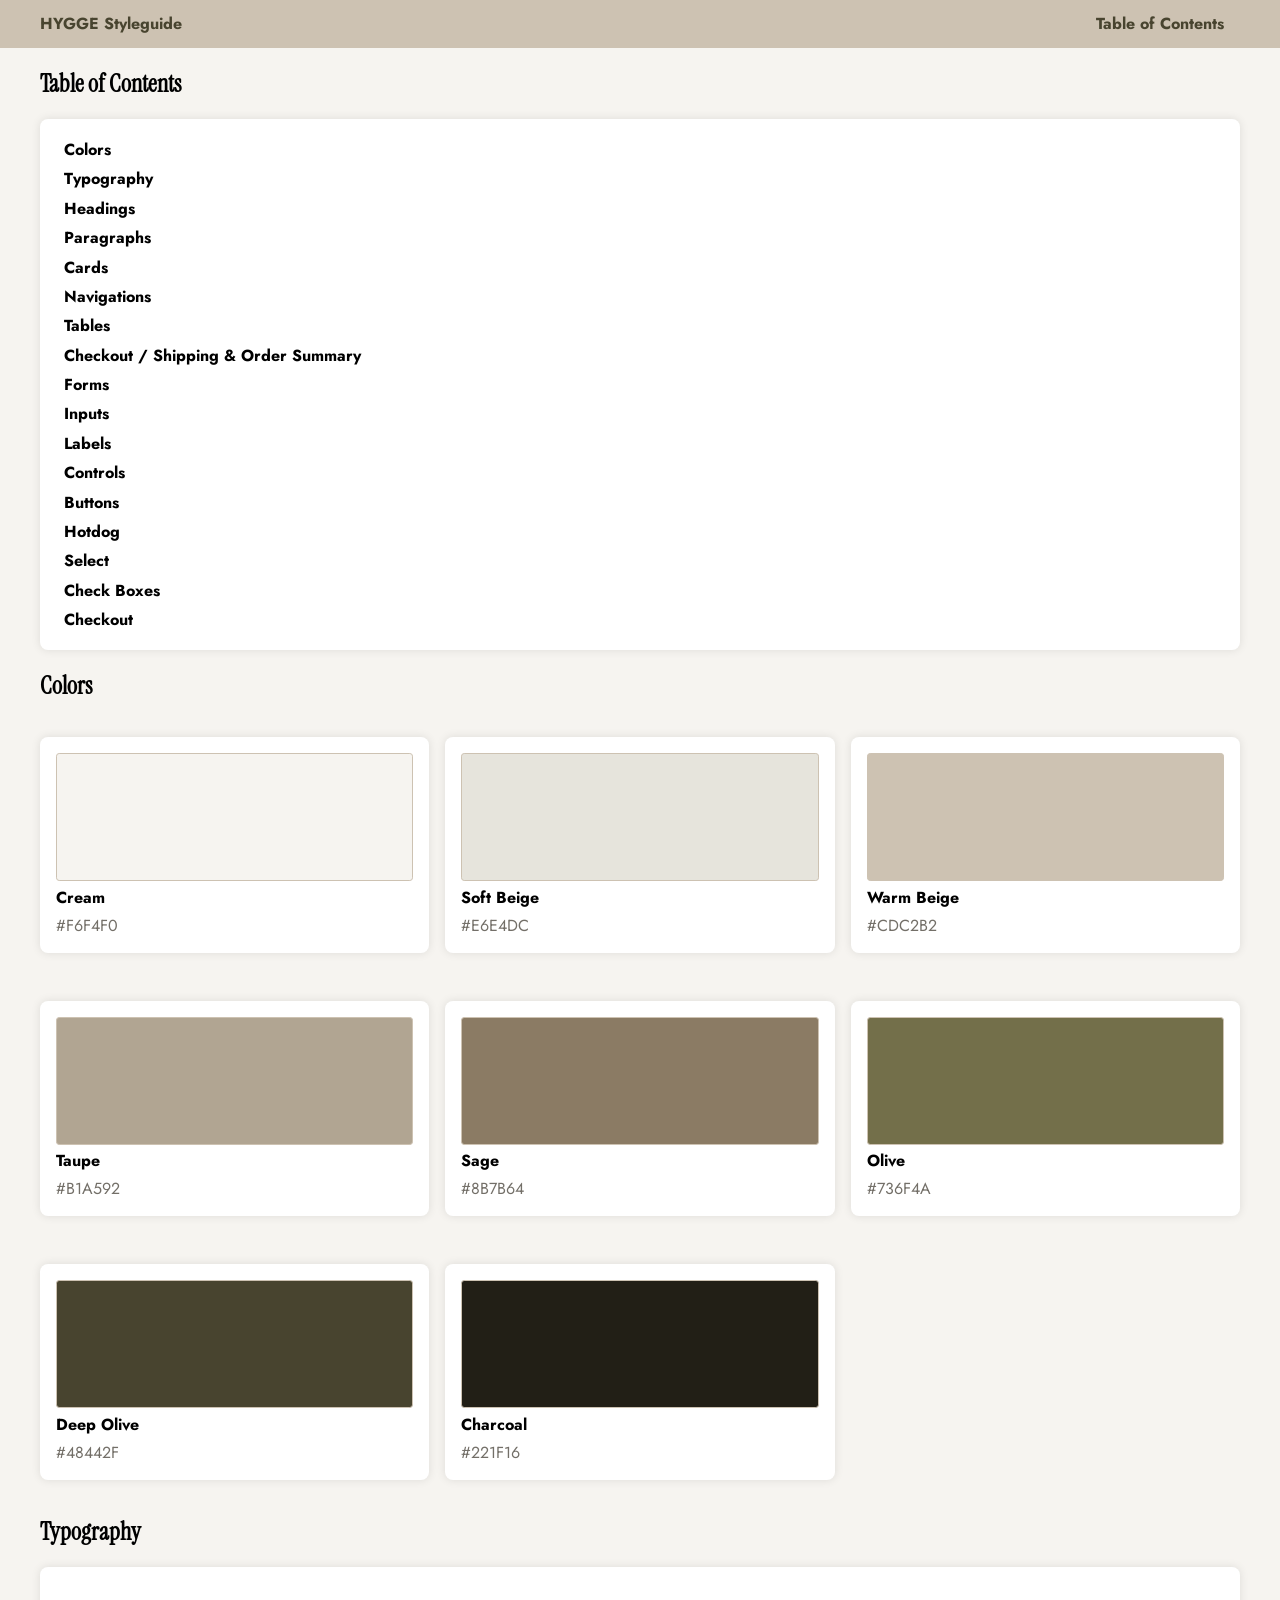
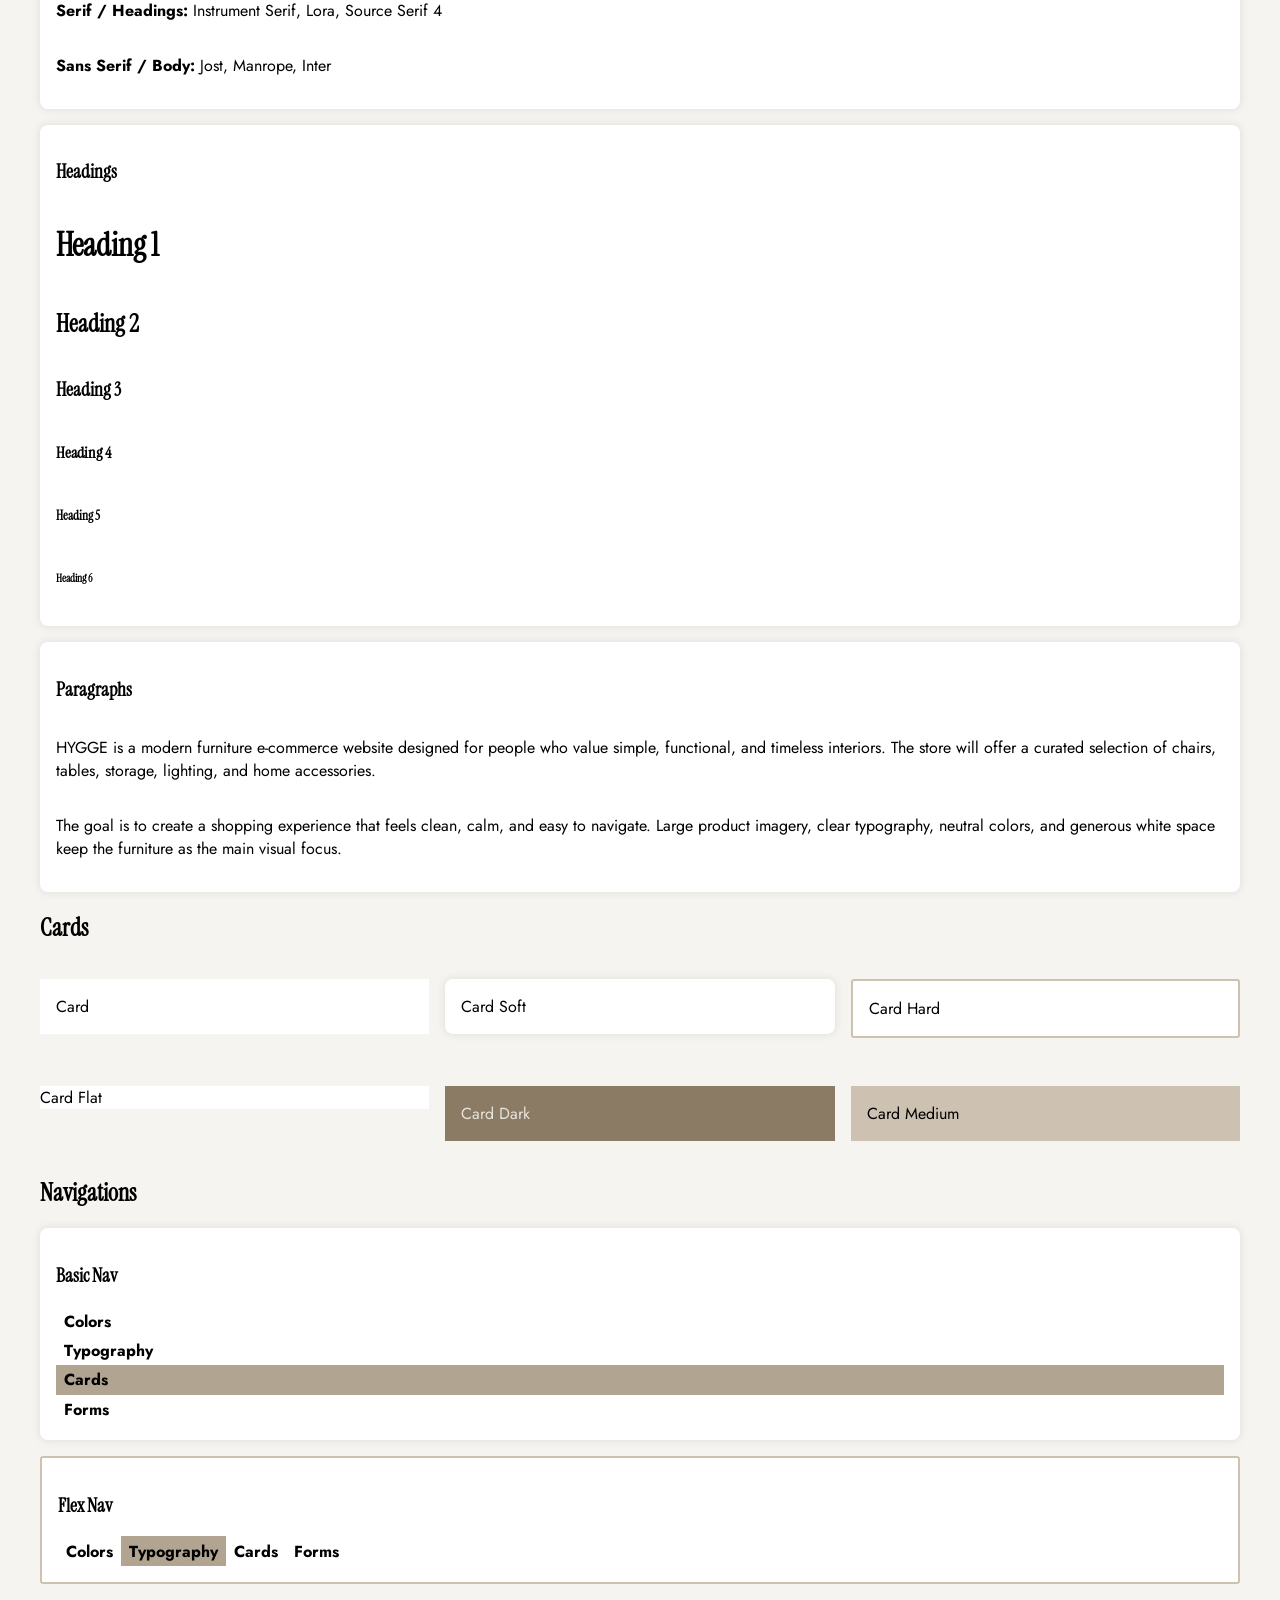
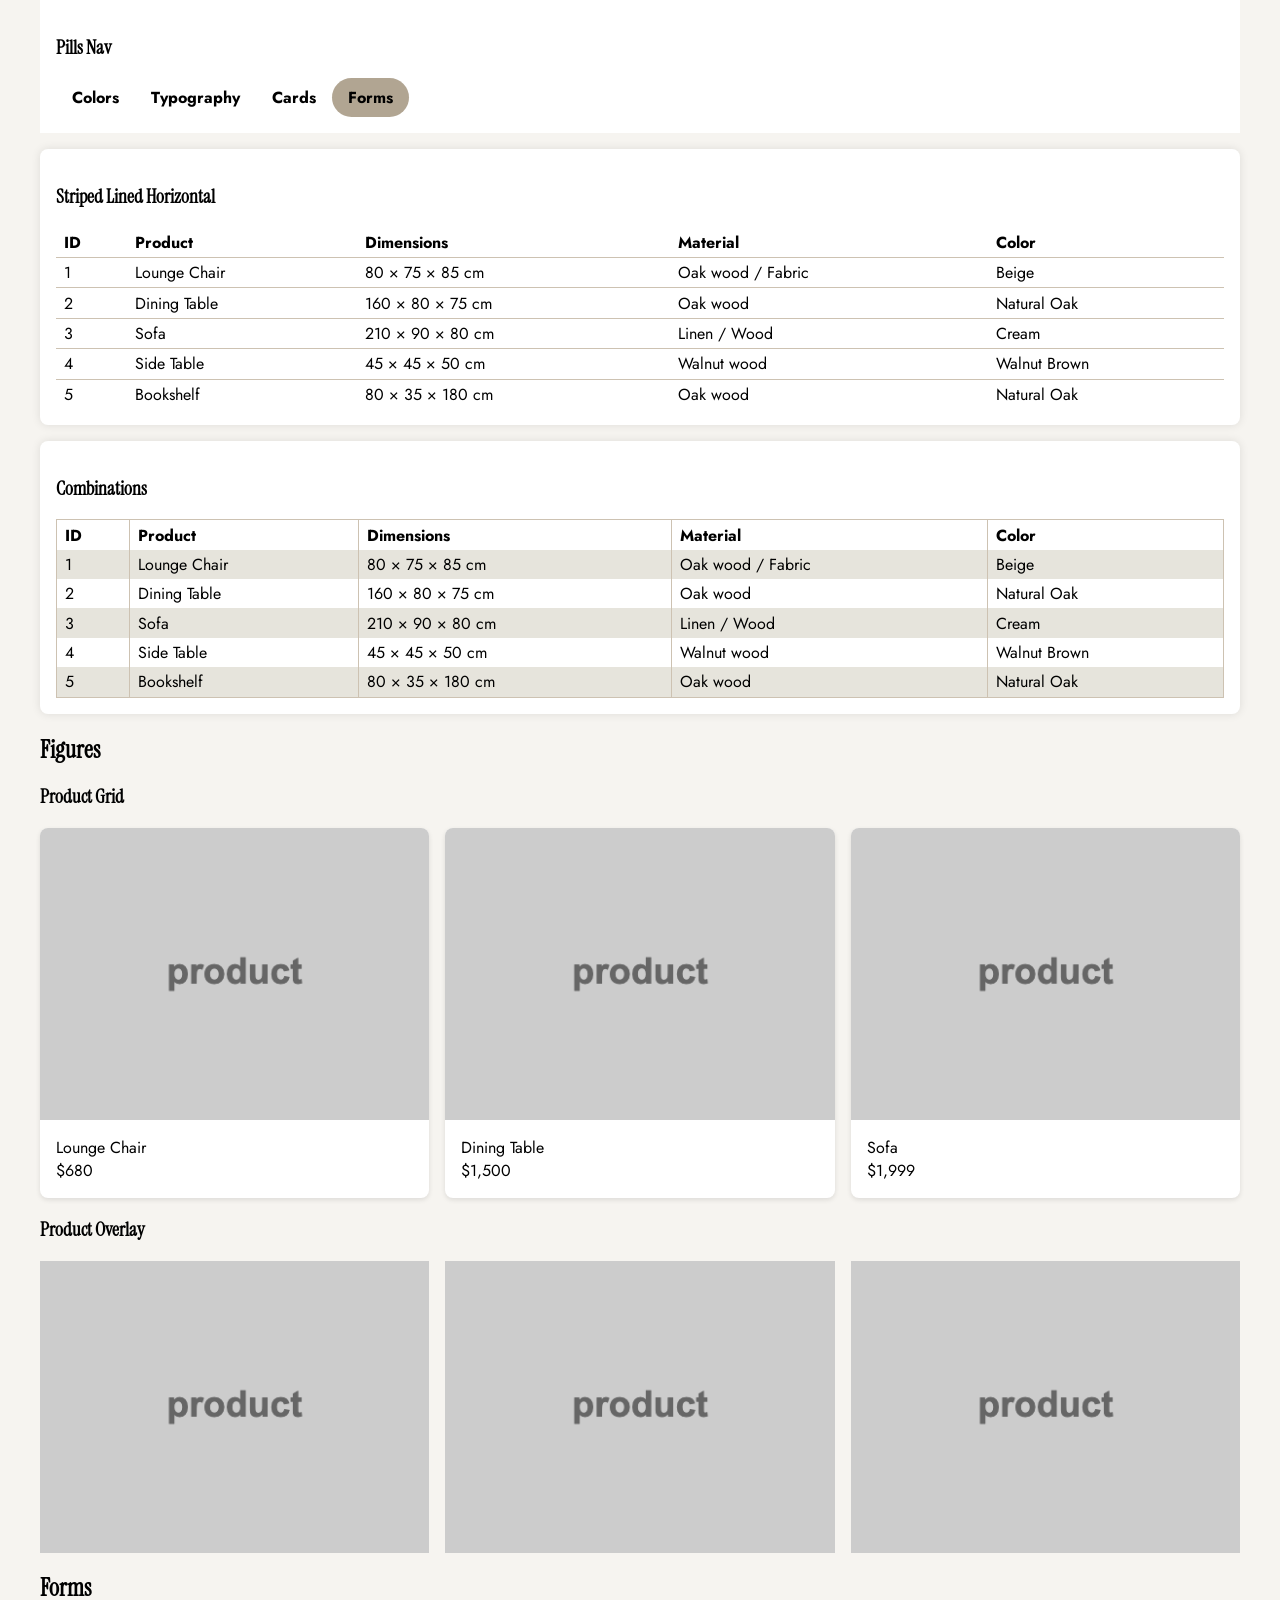
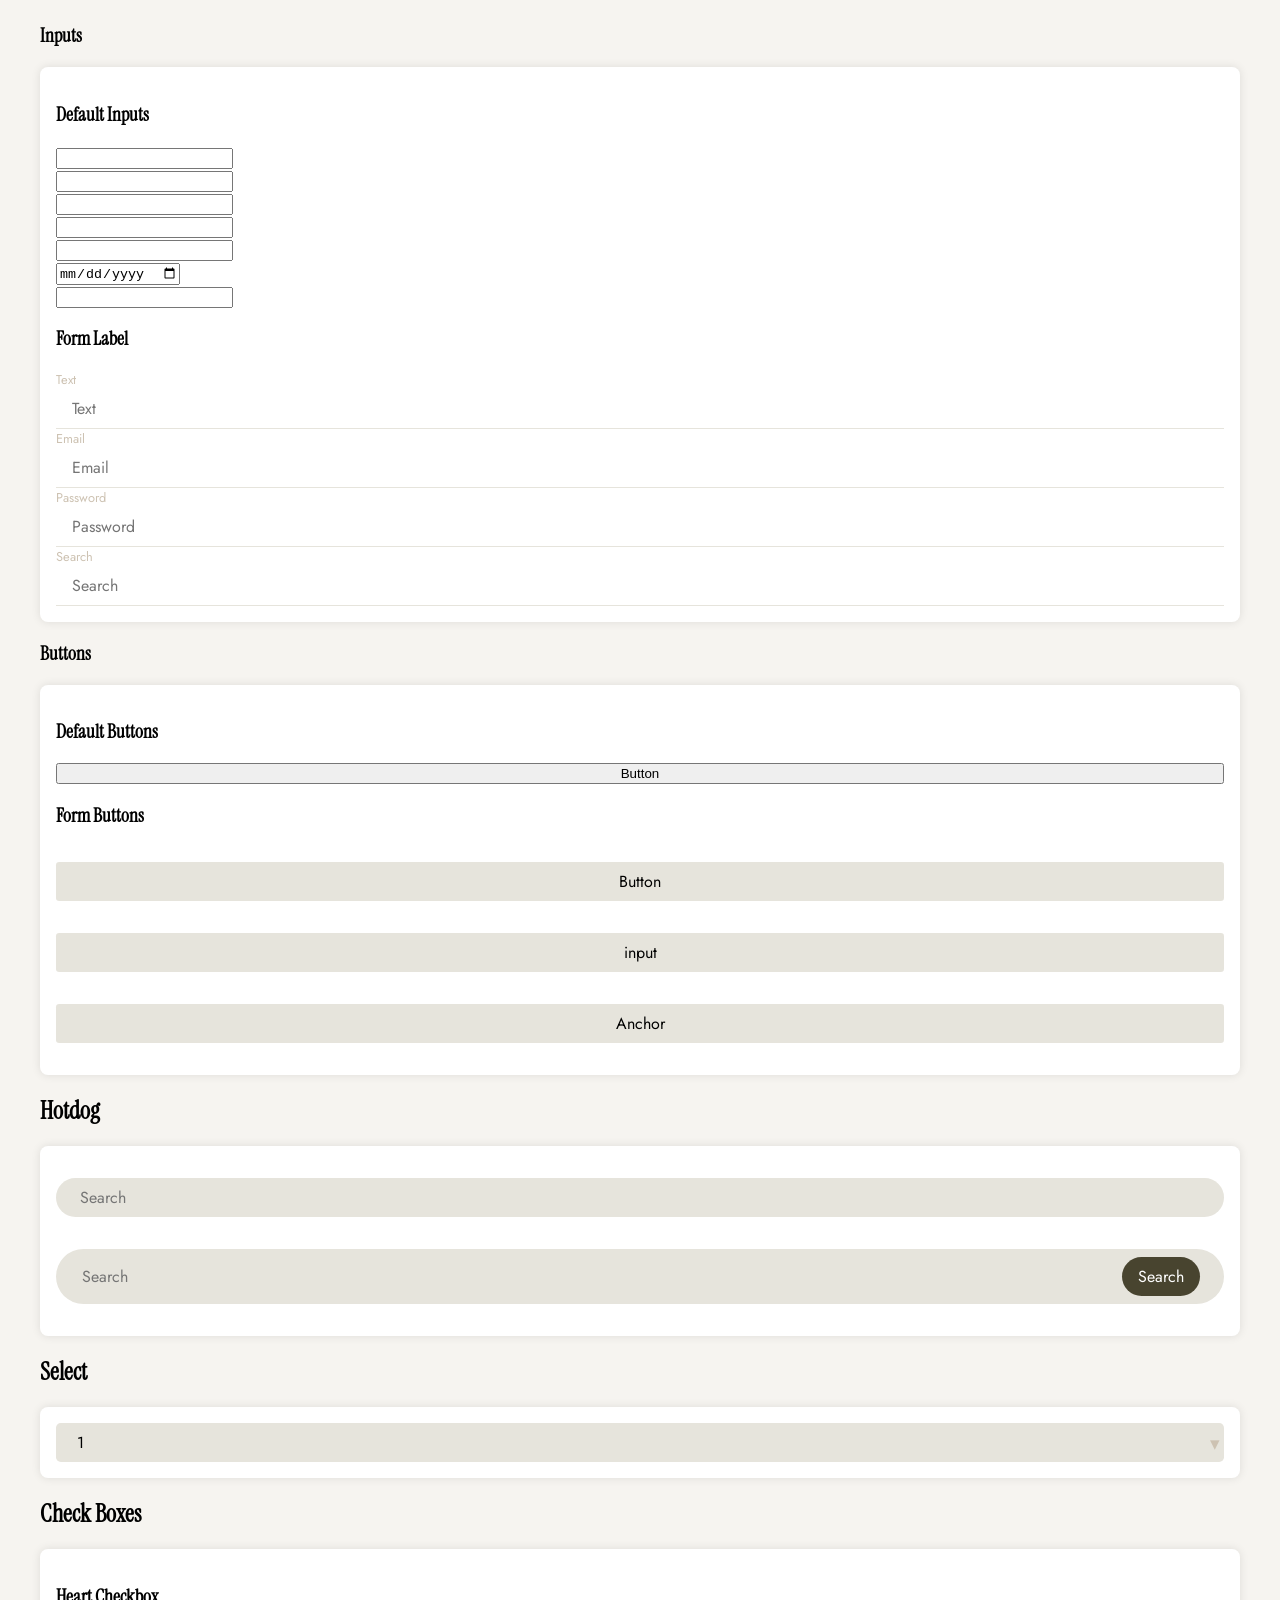
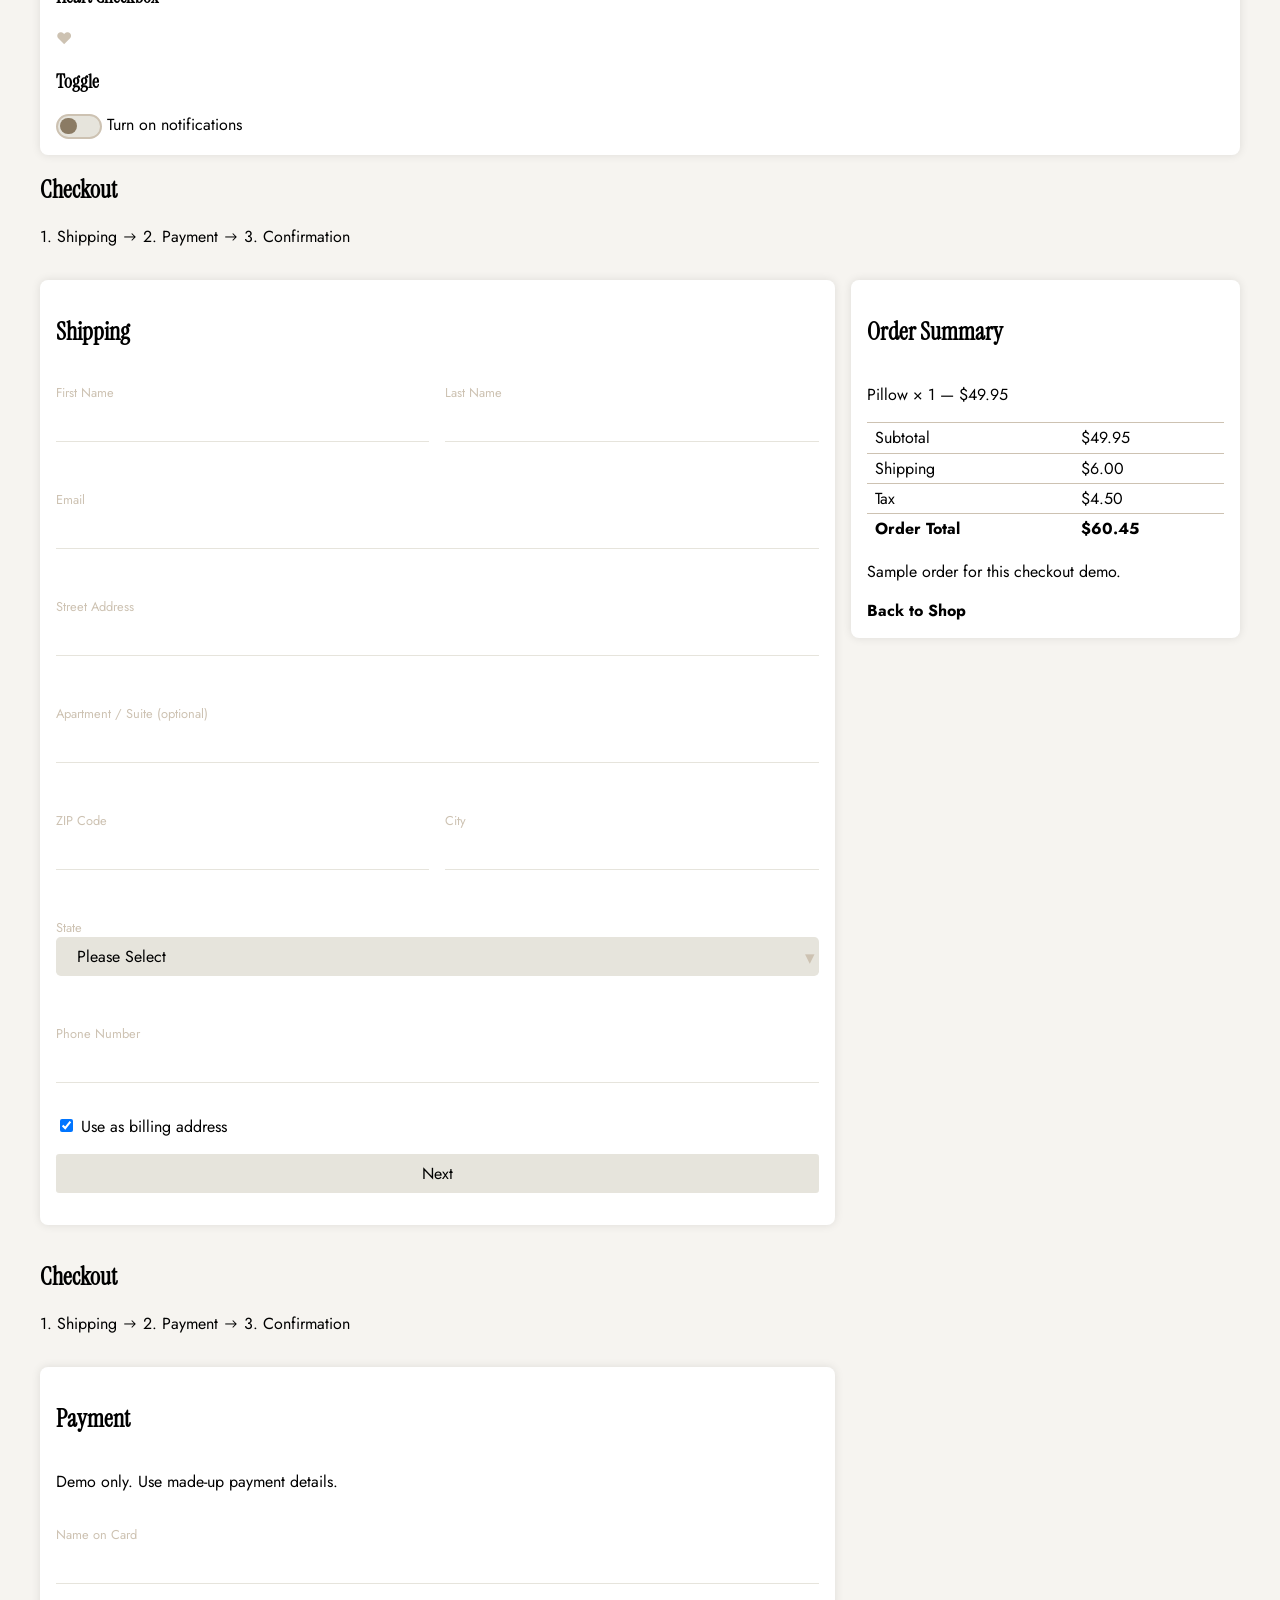
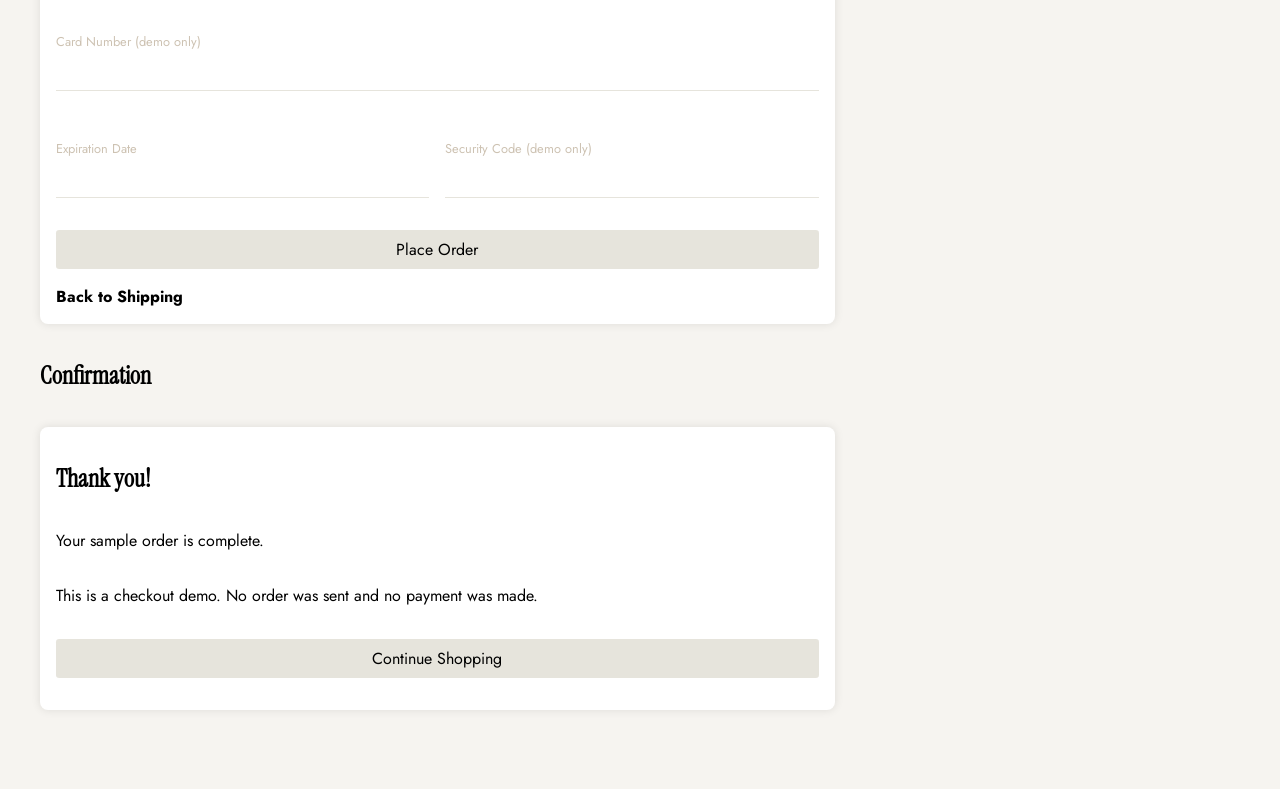
==== commit cb9d474b: "Fix checkout grid" ====
--- a/athenasite/public_html/aau/wnm608/chiu.athena/styleguide/index.html
+++ b/athenasite/public_html/aau/wnm608/chiu.athena/styleguide/index.html
@@ -562,7 +562,7 @@
 		</div>
 	</div>
 	
-	</div>
+
 
 	<div class="container checkout" id="confirmation">
 
@@ -578,7 +578,7 @@
 		</div>
 	</div>
 	
-	</div>
+
 
 	<script>
 		document.querySelectorAll('.checkout form').forEach(function(form) {
--- a/athenasite/public_html/aau/wnm608/chiu.athena/lib/css/styleguide.css
+++ b/athenasite/public_html/aau/wnm608/chiu.athena/lib/css/styleguide.css
@@ -92,6 +92,14 @@
 
 .col-md-4 {
     grid-column: span 4;
+}
+
+.col-md-8 {
+    grid-column: span 8;
+}
+
+.col-md-6 {
+    grid-column: span 6;
 }
 
 /* SMALL CLASSES */
--- a/athenasite/public_html/aau/wnm608/chiu.athena/css/storetheme.css
+++ b/athenasite/public_html/aau/wnm608/chiu.athena/css/storetheme.css
@@ -93,10 +93,4 @@
 		padding: 0;
 	}
 }
-/* Checkout: uses the existing twelve-column grid */
-.checkout .col-md-4 { grid-column: span 12; }
-@media (min-width: 768px) {
-	.checkout .col-md-8 { grid-column: span 8; }
-	.checkout .col-md-4 { grid-column: span 4; }
-	.checkout .col-md-6 { grid-column: span 6; }
-}
+
